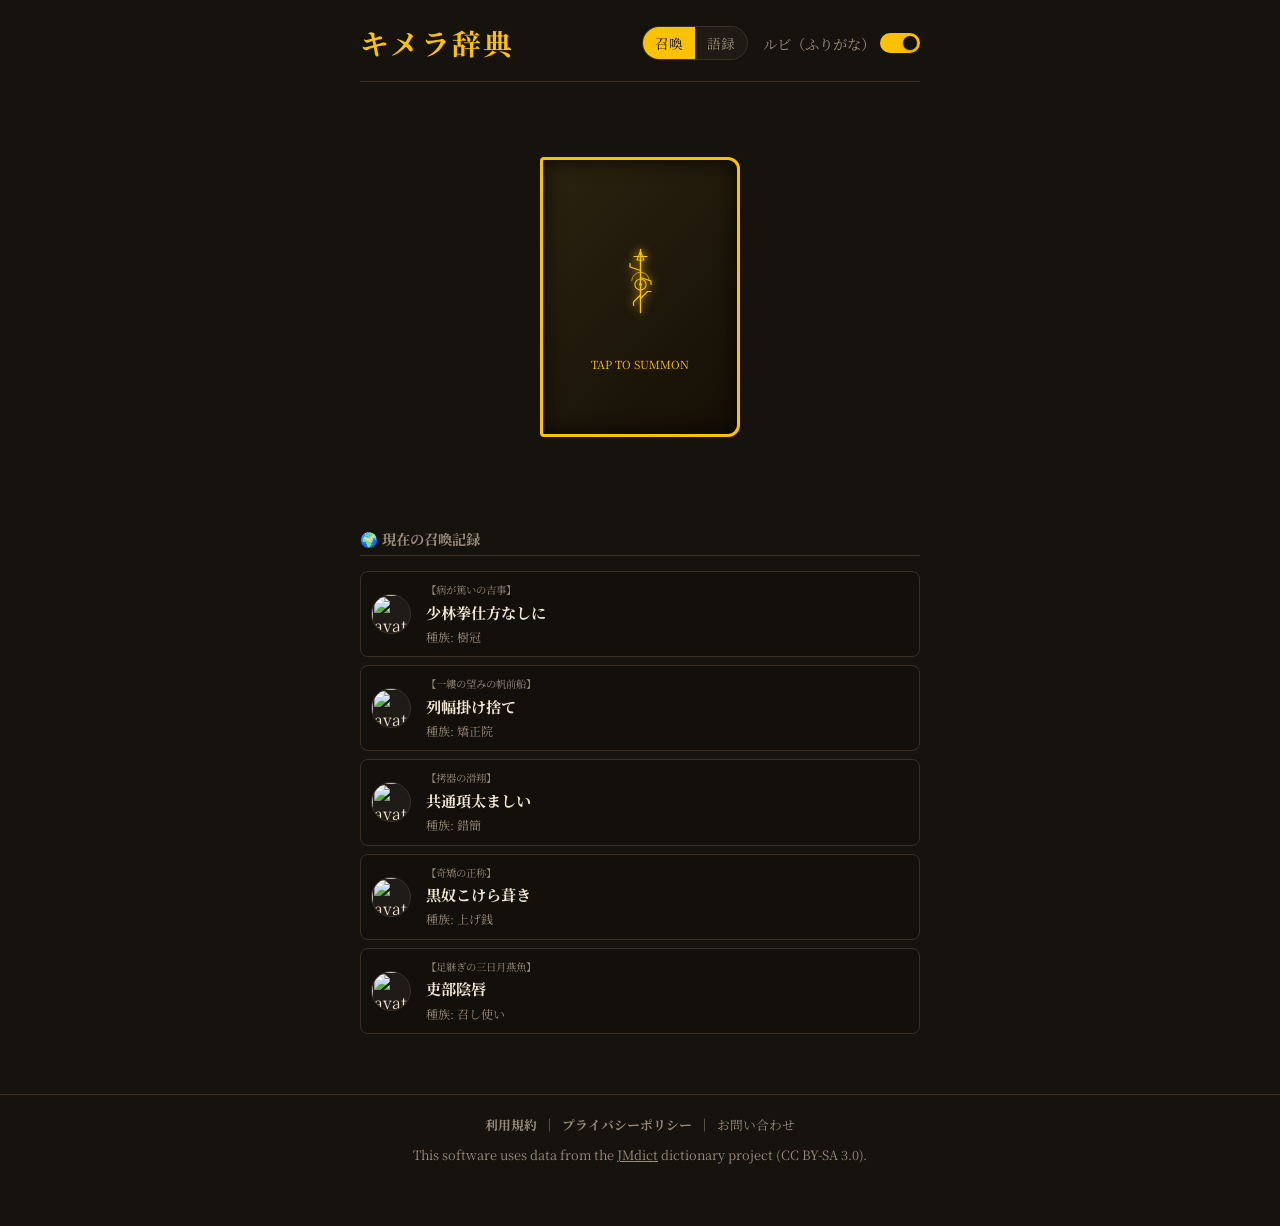
==== index.html @ 432a839b "Update index.html" ====
<head>
    <meta charset="UTF-8">
    <meta name="viewport" content="width=device-width, initial-scale=1.0">
    <title>キメラ辞典 - 偶然の言葉と出会う</title>

    <!-- Google AdSense 審査用コード -->
    <script async src="https://pagead2.googlesyndication.com/pagead/js/adsbygoogle.js?client=ca-pub-4940944581895232"
         crossorigin="anonymous"></script>
    
    <!-- SEO & OGP -->
    <meta name="description" content="ランダムな単語、難読漢字、四字熟語、そして未知の言葉と出会える「キメラ辞典」。創作のアイデア出しや学習に最適です。">
    <meta name="keywords" content="キメラ辞典, 単語ガチャ, 乱数, 漢字検定, 創作支援, アイデア出し, 語彙力">
    <meta property="og:title" content="キメラ辞典 - 偶然の言葉と出会う">
    <meta property="og:description" content="美しい日本語や難解な熟語を引く、知的好奇心を満たすガチャアプリ。">
    <meta property="og:type" content="website">
    <meta property="og:site_name" content="キメラ辞典">
    <meta name="twitter:card" content="summary">

    <!-- 構造化データ (JSON-LD) -->
    <script type="application/ld+json">
    {
      "@context": "https://schema.org",
      "@type": "WebApplication",
      "name": "キメラ辞典",
      "description": "ランダムな単語や難読漢字と出会える辞書・学習用アプリケーション。",
      "applicationCategory": "EducationalApplication",
      "operatingSystem": "All"
    }
    </script>
    <link rel="stylesheet" href="style.css">
    <!-- Google Fonts: Noto Serif JP (明朝体) -->
    <link rel="preconnect" href="https://fonts.googleapis.com">
    <link rel="preconnect" href="https://fonts.gstatic.com" crossorigin>
    <link href="https://fonts.googleapis.com/css2?family=Noto+Serif+JP:wght@400;700&display=swap" rel="stylesheet">
</head>
<body>
    <div class="app-container">
        <!-- ヘッダー -->
        <header>
            <h1 class="title" id="main-title" style="cursor: pointer;">キメラ辞典</h1>
            <div class="settings" style="flex-wrap: wrap; justify-content: flex-end; gap: 15px;">
                <div class="view-tabs">
                    <button id="nav-character" class="view-tab active">召喚</button>
                    <button id="nav-gacha" class="view-tab">語録</button>
                </div>
                <div style="display: flex; align-items: center; gap: 5px;">
                    <span class="setting-label">ルビ（ふりがな）</span>
                    <label class="toggle-switch">
                        <input type="checkbox" id="rubi-toggle" checked>
                        <span class="slider"></span>
                    </label>
                </div>
            </div>
        </header>

        <!-- 【ビュー1】：語録（旧単語ガチャ） -->
        <div id="view-gacha" class="view-section" style="display:none;">

            <div class="tabs" id="main-tabs">
                <button class="tab active" data-category="all">すべて</button>
                <button class="tab" data-category="creative">創作・情景</button>
                <button class="tab" data-category="kanji">難読</button>
                <button class="tab" data-category="trivia">カオス</button>
                <button class="tab" data-category="proverb">ことわざ</button>
            </div>
            
            <!-- 難読サブフィルター (デフォルト非表示) -->
            <div class="sub-tabs hidden" id="kanji-sub-tabs">
                <button class="sub-tab active" data-level="level1">難易度：極</button>
                <button class="sub-tab" data-level="level_pre1">難易度：高</button>
                <button class="sub-tab" data-level="level2">難易度：中</button>
                <button class="sub-tab" data-level="level_low">難易度：低</button>
            </div>
        </section>

        <!-- ガチャ結果エリア -->
        <section class="result-section">
            <div id="result-container" class="result-container">
                <!-- ここにカードが入ります -->
                <div class="empty-state">祈りを捧ぎ、啓示をお持ちください...</div>
            </div>
            <!-- SNSシェアボタン -->
            <div style="text-align: center; margin-top: 20px;">
                <button id="share-btn" class="sub-tab" style="padding: 10px 20px; font-weight: bold; display: none; background: #000; color: #fff;">
                    𝕏 結果をポストする
                </button>
            </div>
        </section>

        <!-- ガチャ操作エリア -->
        <section class="controls-section">
            <div class="pull-count-control">
                <span class="pull-label">排出数: <span id="pull-count-display">1</span>個</span>
                <input type="range" id="pull-slider" min="1" max="10" value="1">
            </div>
            <button id="gacha-btn" class="gacha-btn">
                頁をめくる
            </button>
        </section>

        <!-- 広告スペース (AdSense審査通過後に「hidden」クラスを削除して再表示) -->
        <div id="ad-space" class="ad-space hidden">
            <span>[ 広告スペース ]</span>
            <small>※過激な言葉が出た時だけ消滅します</small>
        </div>

        <!-- 履歴エリア -->
        <section class="history-section">
            <h2>履歴</h2>
            <div id="history-list" class="history-list">
                <!-- 履歴がここに入ります -->
            </div>
        </section>
        </div> <!-- /view-gacha -->

        <!-- 【ビュー2】：キャラクター生成モード -->
        <div id="view-character" class="view-section">
            <div class="summon-container">
                <div class="grimoire" id="summon-book">
                    <div class="book-cover">
                        <div class="arcane-runes" style="margin-bottom: 5px;">
                            <svg viewBox="0 0 100 200" width="35" height="120" style="filter: drop-shadow(0 0 5px var(--gold-accent));">
                                <path d="M 50 10 L 50 190" stroke="currentColor" stroke-width="4" stroke-linecap="round"/>
                                <path d="M 30 30 L 70 30 M 40 40 L 60 40 L 50 15 Z" fill="none" stroke="currentColor" stroke-width="3" stroke-linejoin="round"/>
                                <path d="M 50 70 L 20 60 L 20 50 M 50 90 L 80 100 l 0 10 M 50 140 L 30 160 L 30 170 M 50 150 L 70 130 L 80 130" stroke="currentColor" fill="none" stroke-width="3.5" stroke-linecap="round" stroke-linejoin="round"/>
                                <circle cx="50" cy="110" r="16" fill="none" stroke="currentColor" stroke-width="3"/>
                                <circle cx="50" cy="110" r="4" fill="currentColor"/>
                                <path d="M 25 100 A 25 25 0 0 1 75 100" fill="none" stroke="currentColor" stroke-width="2"/>
                            </svg>
                        </div>
                        <p style="font-size: 0.7rem; margin-top: 10px;">TAP TO SUMMON</p>
                    </div>
                    <div class="book-pages">
                        ✨
                    </div>
                </div>
            </div>

            <div id="character-result" class="character-card hidden">
                <div class="char-avatar-wrapper">
                    <img id="char-avatar-img" class="char-avatar" src="" alt="Avatar">
                </div>
                <div class="char-header">
                    <div id="char-title" class="char-title"></div>
                    <div id="char-name" class="char-name"></div>
                </div>

                <div class="char-details">
                    <div class="detail-item">
                        <span class="detail-label">種族</span>
                        <div id="char-race" class="detail-value"></div>
                    </div>
                    <div class="detail-item">
                        <span class="detail-label">好きなもの</span>
                        <div id="char-likes" class="detail-value"></div>
                    </div>
                </div>

                <div class="char-stats" id="char-stats-container">
                    <!-- JSにて動的生成 -->
                </div>
                
                <button id="summon-again-btn" class="gacha-btn" style="margin-top: 15px;">再召喚</button>
            </div>

            <!-- さりげないXポストボタン -->
            <div style="text-align: center; margin-top: 15px;">
                <button id="char-share-btn" class="gacha-btn" style="display: none; background-color: #fdfbf7; color: #16120d; font-size: 0.95rem; padding: 10px 30px; border: 2px solid #3b3024;">
                    結果をXにポスト
                </button>
            </div>

            <!-- キャラ召喚モード用広告エリア (AdSense審査通過後に「hidden」クラスを削除して再表示) -->
            <div id="char-ad-space" class="ad-space hidden" style="margin-top: 30px;">
                <p style="font-size: 0.7rem; color: var(--text-secondary); margin-bottom: 5px;">スポンサーリンク</p>
                <!-- ここにGoogle AdSenseなどのコードを配置 -->
            </div>

            <!-- 🌍 擬似グローバル履歴エリア -->
            <div class="global-history-section" style="margin-top: 40px; width: 100%;">
                <h3 style="font-size: 0.9rem; margin-bottom: 15px; color: var(--text-secondary); border-bottom: 1px solid var(--border-color); padding-bottom: 5px;">🌍 現在の召喚記録</h3>
                <div id="global-history-list" style="display: flex; flex-direction: column; gap: 8px;">
                    <!-- JSにて自動追加 -->
                </div>
            </div>
        </div>

    </div>

    <!-- コピーライトおよびライセンスフッター -->
    <footer style="text-align: center; margin-top: 40px; padding: 20px; font-size: 0.8rem; color: var(--text-secondary); border-top: 1px solid var(--border-color);">
        <p style="margin-bottom: 10px;">
            <a href="terms.html" style="color: var(--accent-color); text-decoration: none; font-weight: bold;">利用規約</a>
            &nbsp;｜&nbsp;
            <a href="privacy.html" style="color: var(--accent-color); text-decoration: none; font-weight: bold;">プライバシーポリシー</a>
            &nbsp;｜&nbsp;
            <a href="mailto:mornintomornin@gmail.com" style="color: var(--text-secondary); text-decoration: none;">お問い合わせ</a>
        </p>
        <p>This software uses data from the <a href="http://www.edrdg.org/jmdict/j_jmdict.html" target="_blank" style="color: var(--text-secondary); text-decoration: underline;">JMdict</a> dictionary project (CC BY-SA 3.0).</p>
    </footer>

    <!-- データベース遅延読み込みとロジック -->
    <script src="db_custom.js"></script>
    <script src="app.js"></script>
</body>
</html>
---- style.css ----
:root {
    /* カラーパレット：辞書の紙色（オフホワイト）＆イエロー */
    --bg-color: #fdfbf7;        /* 辞書の紙のような目に優しいアイボリー */
    --paper-color: transparent; /* 背景なし */
    --text-primary: #1c1b18;    /* 活版印刷のインクに似せた少し温かみのある黒 */
    --text-secondary: #6e6a64;  /* 紙色に馴染むグレー */
    --gold-accent: #fcc200;     /* ワンポイントのイエロー */
    --gold-dim: rgba(252, 194, 0, 0.15); 
    --border-color: #e6e2d8;    /* 紙の影に合わせた枠線色 */
    
    /* フォント設定 */
    --font-serif: 'Noto Serif JP', 'Sawarabi Mincho', serif;
}

/* 魔法の魔導書テーマ用オーバーライド（キャラ生成モード時に付与） */
body.theme-dark-magic {
    --bg-color: #16120d;         /* 深い闇 */
    --paper-color: #201a14;      /* 暗い洋皮紙 */
    --text-primary: #f0e6d2;     /* 淡い金色の文字 */
    --text-secondary: #998c7a;   /* 暗い文字 */
    --border-color: #3b3024;     /* 金色の縁取り風 */
    --gold-accent: #fcc200;
}

* {
    box-sizing: border-box;
    margin: 0;
    padding: 0;
}

body {
    background-color: var(--bg-color);
    color: var(--text-primary);
    font-family: var(--font-serif);
    line-height: 1.6;
    /* シャープで無機質な完全な黒背景 */
    background-image: none;
    min-height: 100vh;
    padding-bottom: 40px;
}

.app-container {
    max-width: 600px;
    margin: 0 auto;
    padding: 20px;
}

/* ヘッダー */
header {
    display: flex;
    justify-content: space-between;
    align-items: center;
    border-bottom: 1px solid var(--border-color);
    padding-bottom: 15px;
    margin-bottom: 25px;
}

.title {
    font-size: 1.8rem;
    font-weight: 700;
    color: var(--gold-accent);
    letter-spacing: 2px;
}

.settings {
    display: flex;
    align-items: center;
    gap: 10px;
    font-size: 0.9rem;
    color: var(--text-secondary);
}

/* ビュー切替トグル */
.view-tabs {
    display: flex;
    background: var(--paper-color);
    border: 1px solid var(--border-color);
    border-radius: 20px;
    overflow: hidden;
}
.view-tab {
    background: transparent;
    border: none;
    color: var(--text-secondary);
    padding: 6px 12px;
    font-size: 0.85rem;
    font-family: inherit;
    cursor: pointer;
    transition: all 0.2s;
}
.view-tab.active {
    background: var(--text-primary);
    color: #ffffff;
}
body.theme-dark-magic .view-tab.active {
    background: var(--gold-accent);
    color: #16120d; /* 闇黒に対する強調テキスト */
}

/* トグルスイッチ */
.toggle-switch {
    position: relative;
    display: inline-block;
    width: 40px;
    height: 20px;
}
.toggle-switch input {
    opacity: 0;
    width: 0;
    height: 0;
}
.slider {
    position: absolute;
    cursor: pointer;
    top: 0; left: 0; right: 0; bottom: 0;
    background-color: #e0e0e0;
    transition: .4s;
    border-radius: 20px;
}
.slider:before {
    position: absolute;
    content: "";
    height: 14px;
    width: 14px;
    left: 3px;
    bottom: 3px;
    background-color: #ffffff;
    transition: .4s;
    border-radius: 50%;
    box-shadow: 0 1px 3px rgba(0,0,0,0.3);
}
input:checked + .slider {
    background-color: var(--gold-accent);
}
input:checked + .slider:before {
    transform: translateX(20px);
    background-color: #111111;
}

/* カテゴリタブ */
.category-section {
    margin-bottom: 20px;
}

.tabs {
    display: flex;
    gap: 8px;
    overflow-x: auto;
    padding-bottom: 5px;
    scrollbar-width: none; /* Firefox用 */
}
.tabs::-webkit-scrollbar {
    display: none; /* Chrome/Safari用 */
}

.tab {
    background: transparent;
    border: 1px solid var(--border-color);
    color: var(--text-secondary);
    padding: 8px 16px;
    border-radius: 20px;
    font-family: inherit;
    font-size: 0.9rem;
    cursor: pointer;
    white-space: nowrap;
    flex-shrink: 0; /* タブが見切れないようにする */
    transition: all 0.3s ease;
}

.tab.active {
    background: var(--gold-dim);
    color: var(--gold-accent);
    border-color: var(--gold-accent);
}

.sub-tabs {
    display: flex;
    gap: 8px;
    margin-top: 10px;
    padding-left: 10px;
    border-left: 2px solid var(--gold-dim);
}
.sub-tabs.hidden {
    display: none;
}
.sub-tab {
    background: transparent;
    border: none;
    color: var(--text-secondary);
    font-family: inherit;
    font-size: 0.8rem;
    cursor: pointer;
    padding: 4px 8px;
    border-radius: 12px;
}
.sub-tab.active {
    background: var(--text-primary);
    color: #ffffff;
}

/* 結果エリア */
.result-section {
    min-height: 200px;
    margin-bottom: 30px;
}

.result-container {
    display: flex;
    flex-direction: column;
    gap: 15px;
}

.empty-state {
    text-align: center;
    color: var(--text-secondary);
    font-style: italic;
    padding: 60px 0;
    opacity: 0.5;
}

/* 単語カード（空間に浮かぶ文字としての表現） */
.word-card {
    background-color: var(--paper-color);
    border: none;
    border-top: 1px solid var(--border-color);
    border-bottom: 1px solid var(--border-color);
    padding: 30px 20px;
    text-align: center;
    position: relative;
    
    /* シャープな出現アニメーション */
    animation: divineRevelation 0.8s cubic-bezier(0.2, 0.8, 0.2, 1) forwards;
    opacity: 0;
    filter: blur(10px);
}

@keyframes divineRevelation {
    0% {
        opacity: 0;
        filter: blur(10px);
        transform: scale(1.05);
        color: var(--gold-accent); /* 一瞬だけ黄色く光る */
    }
    100% {
        opacity: 1;
        filter: blur(0px);
        transform: scale(1);
        color: var(--text-primary);
    }
}

/* ルビ・漢字の構成 */
ruby {
    font-size: 2.2rem;
    font-weight: 700;
    letter-spacing: 4px;
}
rt {
    font-size: 0.9rem;
    color: #6e6a64; /* 視認性を劇的に向上させるダークグレー */
    letter-spacing: 1px;
    margin-bottom: 5px;
    font-weight: bold; /* 少しだけ太く */
    transition: opacity 0.3s;
}

/* ルビ非表示（クイズ）モード */
.hide-rubi rt {
    opacity: 0;
}
.hide-rubi ruby {
    cursor: pointer; /* タップ可能を示す */
}
.hide-rubi ruby.revealed rt {
    opacity: 1; /* タップで表示 */
}

/* カテゴリバッジ */
.card-category {
    position: absolute;
    top: 8px;
    right: 10px;
    font-size: 0.7rem;
    color: var(--text-secondary);
    border: 1px solid #444;
    padding: 2px 6px;
    border-radius: 4px;
}

/* ギャチャ操作エリア */
.controls-section {
    background: var(--paper-color);
    padding: 20px;
    border-radius: 12px;
    border: 1px solid var(--border-color);
    margin-bottom: 20px;
}

.pull-count-control {
    display: flex;
    flex-direction: column;
    gap: 10px;
    margin-bottom: 20px;
}

.pull-label {
    font-size: 0.9rem;
    color: var(--text-secondary);
    display: flex;
    justify-content: space-between;
}

#pull-count-display {
    color: var(--gold-accent);
    font-weight: bold;
    font-size: 1.1rem;
}

input[type=range] {
    -webkit-appearance: none;
    width: 100%;
    background: transparent;
}
input[type=range]::-webkit-slider-runnable-track {
    width: 100%;
    height: 4px;
    background: #e0e0e0;
    border-radius: 2px;
}
input[type=range]::-webkit-slider-thumb {
    -webkit-appearance: none;
    height: 16px;
    width: 16px;
    border-radius: 50%;
    background: var(--gold-accent);
    cursor: pointer;
    margin-top: -6px;
    box-shadow: 0 0 10px rgba(252, 194, 0, 0.5);
}

.gacha-btn {
    width: 100%;
    padding: 18px;
    font-family: var(--font-serif);
    font-size: 1.3rem;
    font-weight: 700;
    color: #111111; /* 背景が黄色なので黒文字 */
    background: var(--gold-accent);
    border: none;
    border-radius: 4px;
    cursor: pointer;
    box-shadow: 0 4px 15px rgba(252, 194, 0, 0.4);
    transition: all 0.2s ease;
    letter-spacing: 4px;
}

.gacha-btn:hover {
    background: #ffd633;
    box-shadow: 0 4px 20px rgba(252, 194, 0, 0.6);
    transform: translateY(-2px);
}

.gacha-btn:active {
    transform: scale(0.98);
}

.gacha-btn:active {
    transform: translateY(2px);
    box-shadow: 0 2px 5px rgba(212, 175, 55, 0.2);
}

/* 広告スペース */
.ad-space {
    background-color: #f5f3f0;
    border: 1px dashed #d1cdc8;
    padding: 20px;
    text-align: center;
    color: #99958e;
    margin-bottom: 30px;
    display: flex;
    flex-direction: column;
    gap: 5px;
}
.ad-space.hidden {
    display: none;
}

/* 履歴エリア */
.history-section h2 {
    font-size: 1.1rem;
    color: var(--text-secondary);
    margin-bottom: 15px;
    border-bottom: 1px solid var(--border-color);
    padding-bottom: 5px;
}

.history-list {
    display: flex;
    flex-direction: column;
    gap: 10px;
}

.history-item {
    display: flex;
    justify-content: space-between;
    padding: 10px;
    background: rgba(255,255,255,0.03);
    border-radius: 6px;
    font-size: 0.95rem;
}

.history-word {
    color: var(--text-primary);
}

.history-yomi {
    color: var(--text-secondary);
    font-size: 0.8rem;
}

/* ==================================
   キャラクター生成モード (Phase 6)
================================== */
#view-character {
    display: none;
    animation: fadeIn 0.4s ease;
}

@keyframes fadeIn {
    from { opacity: 0; }
    to { opacity: 1; }
}

/* 魔導書の3Dアニメーション */
.summon-container {
    perspective: 1200px;
    display: flex;
    justify-content: center;
    padding: 50px 0;
}
.grimoire {
    width: 200px;
    height: 280px;
    position: relative;
    transform-style: preserve-3d;
    cursor: pointer;
    transition: transform 0.3s ease, filter 0.3s;
}
.grimoire:hover {
    transform: translateY(-5px) scale(1.05);
    filter: drop-shadow(0 15px 25px rgba(252, 194, 0, 0.4));
}
.book-cover {
    position: absolute;
    width: 100%;
    height: 100%;
    background: linear-gradient(135deg, #2b2210, #140f05);
    border: 3px solid var(--gold-accent);
    border-radius: 4px 12px 12px 4px;
    display: flex;
    flex-direction: column;
    justify-content: center;
    align-items: center;
    color: var(--gold-accent);
    transform-origin: left center;
    transition: transform 1.2s cubic-bezier(0.645, 0.045, 0.355, 1);
    z-index: 3;
    backface-visibility: hidden;
    box-shadow: inset 0 0 20px rgba(0,0,0,0.8);
}
.book-cover h3 {
    font-size: 1.4rem;
    letter-spacing: 5px;
    writing-mode: vertical-rl;
    text-orientation: upright;
}
/* ページ部分構成 */
.book-pages {
    position: absolute;
    width: 95%;
    height: 96%;
    top: 2%;
    left: 2%;
    background: #fdfbf7;
    border-radius: 2px 8px 8px 2px;
    z-index: 1;
    box-shadow: inset -5px 0 10px rgba(0,0,0,0.1);
    display: flex;
    justify-content: center;
    align-items: center;
    font-size: 2rem;
    color: #6e6a64;
}
.grimoire.open .book-cover {
    transform: rotateY(-160deg);
}
.grimoire.open .book-pages {
    animation: flash 1.2s forwards;
}
@keyframes flash {
    0% { filter: brightness(1); }
    50% { filter: brightness(2) drop-shadow(0 0 30px #fcc200); }
    100% { filter: brightness(1); }
}

/* キャラクターカードUI */
.character-card {
    background: var(--paper-color);
    border: 1px solid var(--border-color);
    border-radius: 12px;
    padding: 30px 20px;
    margin-top: 20px;
    display: flex;
    flex-direction: column;
    align-items: center;
    gap: 20px;
    animation: divineRevelation 0.8s forwards;
}
.character-card.hidden {
    display: none;
}
.char-avatar-wrapper {
    width: 150px;
    height: 150px;
    border-radius: 50%;
    background: rgba(0,0,0,0.05);
    border: 2px solid var(--border-color);
    padding: 10px;
    box-shadow: 0 4px 15px rgba(0,0,0,0.05);
}
.char-avatar {
    width: 100%;
    height: 100%;
    object-fit: contain;
}
.char-header {
    text-align: center;
}
.char-title {
    font-size: 0.9rem;
    color: var(--text-secondary);
    margin-bottom: 5px;
    letter-spacing: 2px;
}
.char-name {
    font-size: 2rem;
    font-weight: 700;
    color: var(--text-primary);
    border-bottom: 2px solid var(--gold-accent);
    padding-bottom: 5px;
    letter-spacing: 2px;
}
.char-name ruby { font-size: inherit; letter-spacing: inherit; }
.char-title ruby { font-size: inherit; letter-spacing: inherit; }
.char-details {
    width: 100%;
    display: grid;
    grid-template-columns: 1fr 1fr;
    gap: 10px;
    text-align: center;
    margin-bottom: 10px;
}
.detail-item {
    background: rgba(0,0,0,0.03);
    padding: 10px;
    border-radius: 8px;
}
.detail-label {
    font-size: 0.75rem;
    color: var(--text-secondary);
    display: block;
    margin-bottom: 4px;
}
.detail-value {
    font-size: 1.1rem;
    font-weight: 700;
}

/* ステータスバー領域 */
.char-stats {
    width: 100%;
    display: flex;
    flex-direction: column;
    gap: 12px; /* 2行になった時のために行間を少し広く */
    padding-top: 15px;
    border-top: 1px solid var(--border-color);
}
.stat-row {
    display: flex;
    align-items: center;
    gap: 15px;
}
.stat-name {
    width: 90px; /* 余白を設けつつ最大文字数が入るように幅固定 */
    font-size: 0.75rem;
    font-weight: bold;
    color: var(--text-secondary);
    text-align: left; /* 元の左寄せレイアウトに戻す */
    white-space: normal; /* 折り返しを許可 */
    word-break: keep-all;
    overflow-wrap: anywhere;
    line-height: 1.3;
}
.stat-bar-bg {
    flex: 1;
    height: 8px;
    background: rgba(0,0,0,0.1);
    border-radius: 4px;
    overflow: hidden;
}
body.theme-dark-magic .stat-bar-bg {
    background: #3b3024; /* ダークテーマ用にはっきりした下地色 */
}
.stat-bar-fill {
    height: 100%;
    background: var(--gold-accent); /* メインの金色に変更 */
    width: 0%;
    transition: width 1s cubic-bezier(0.2, 0.8, 0.2, 1);
}
.stat-val {
    width: 30px;
    font-size: 0.85rem;
    text-align: right;
    font-weight: bold;
}

/* ==================================
   グローバル履歴（幻影）アニメーション UI
================================== */
.global-history-item {
    display: flex;
    align-items: center;
    background: rgba(0,0,0,0.15);
    border: 1px solid var(--border-color);
    border-radius: 8px;
    padding: 10px;
    cursor: pointer;
    transition: transform 0.2s, background 0.2s;
    animation: slideInDown 0.4s cubic-bezier(0.2, 0.8, 0.2, 1) forwards;
}
.global-history-item:hover {
    background: rgba(255,255,255,0.05);
    transform: translateX(5px) !important;
}
@keyframes slideInDown {
    from { opacity: 0; transform: translateY(-15px); }
    to { opacity: 1; transform: translateY(0); }
}
.gh-avatar {
    width: 40px;
    height: 40px;
    border-radius: 50%;
    background: rgba(255,255,255,0.05);
    margin-right: 15px;
    border: 1px solid var(--border-color);
}
.gh-info {
    display: flex;
    flex-direction: column;
}
.gh-title {
    font-size: 0.65rem;
    color: var(--text-secondary);
}
.gh-name {
    font-size: 0.95rem;
    font-weight: bold;
    color: var(--text-primary);
    margin: 2px 0;
}
.gh-meta {
    font-size: 0.75rem;
    color: var(--text-secondary);
}
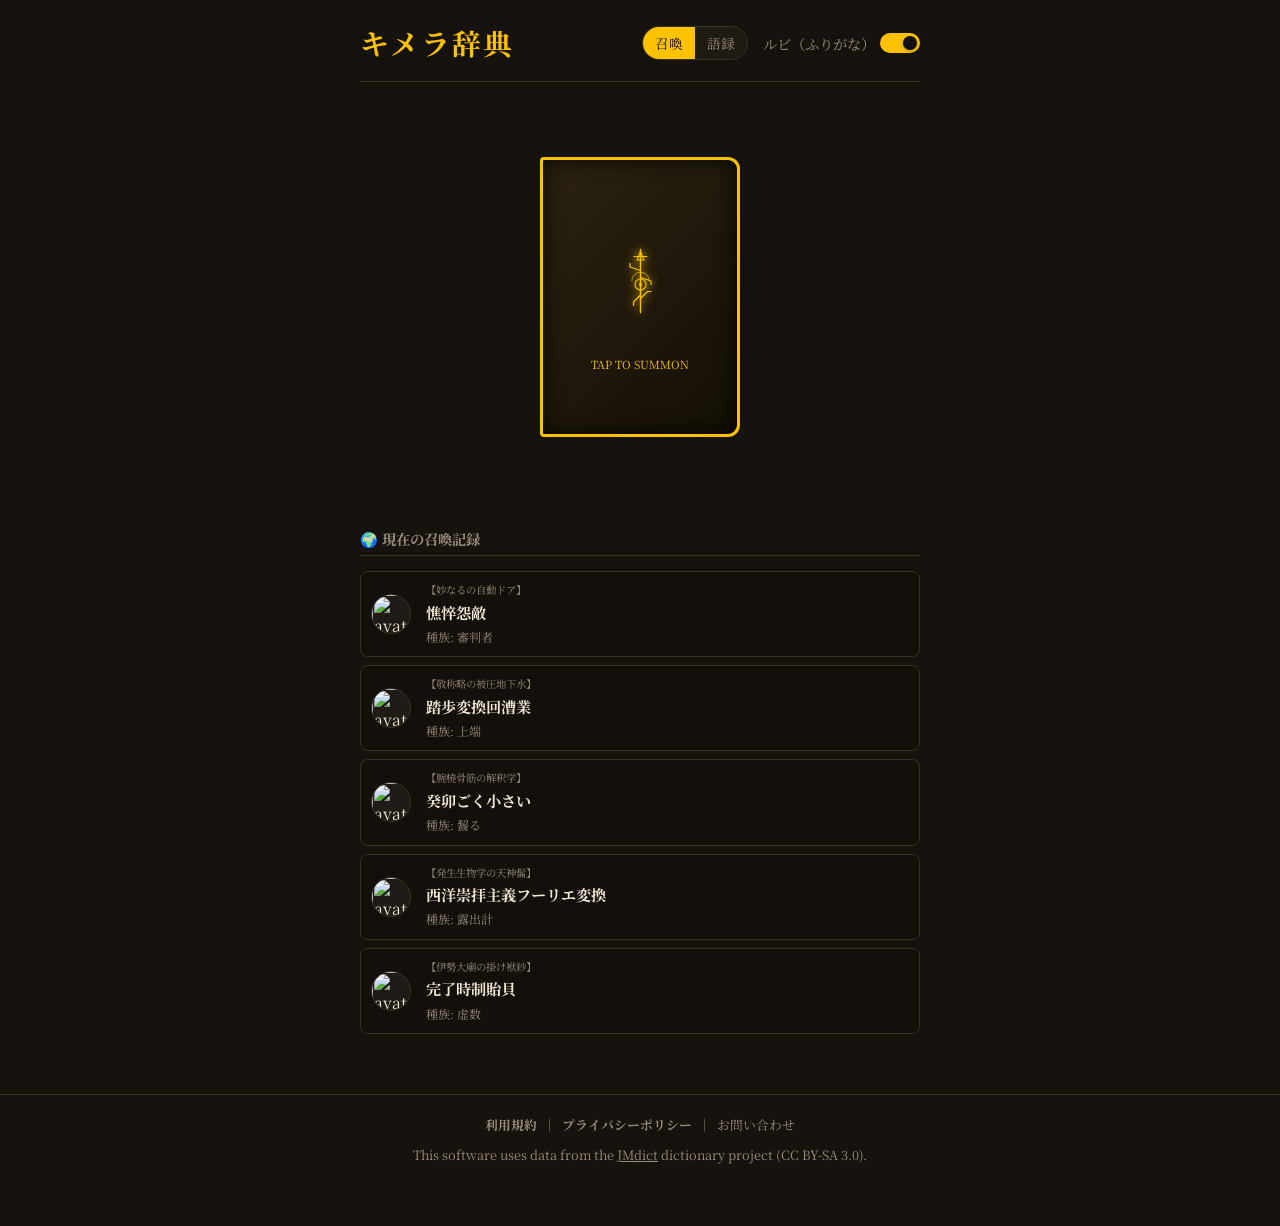
==== commit 0bedfa54: "Add files via upload" ====
--- a/index.html
+++ b/index.html
@@ -131,7 +131,28 @@
                         <p style="font-size: 0.7rem; margin-top: 10px;">TAP TO SUMMON</p>
                     </div>
                     <div class="book-pages">
-                        ✨
+                        <!-- リングエフェクト -->
+                        <div class="burst-ring"></div>
+                        <div class="burst-ring"></div>
+                        <!-- パーティクル -->
+                        <div class="particle-container">
+                            <div class="particle large p1"></div>
+                            <div class="particle p2"></div>
+                            <div class="particle large p3"></div>
+                            <div class="particle p4"></div>
+                            <div class="particle p5"></div>
+                            <div class="particle large p6"></div>
+                            <div class="particle p7"></div>
+                            <div class="particle p8"></div>
+                            <div class="particle line p9"></div>
+                            <div class="particle line p10"></div>
+                            <div class="particle line p11"></div>
+                            <div class="particle line p12"></div>
+                            <div class="particle p13"></div>
+                            <div class="particle p14"></div>
+                            <div class="particle p15"></div>
+                            <div class="particle large p16"></div>
+                        </div>
                     </div>
                 </div>
             </div>
--- a/style.css
+++ b/style.css
@@ -485,22 +485,114 @@
     border-radius: 2px 8px 8px 2px;
     z-index: 1;
     box-shadow: inset -5px 0 10px rgba(0,0,0,0.1);
+    overflow: hidden;
     display: flex;
     justify-content: center;
     align-items: center;
-    font-size: 2rem;
-    color: #6e6a64;
 }
 .grimoire.open .book-cover {
     transform: rotateY(-160deg);
 }
 .grimoire.open .book-pages {
-    animation: flash 1.2s forwards;
+    animation: flash 1.4s forwards;
 }
 @keyframes flash {
-    0% { filter: brightness(1); }
-    50% { filter: brightness(2) drop-shadow(0 0 30px #fcc200); }
+    0%   { filter: brightness(1); }
+    40%  { filter: brightness(3) drop-shadow(0 0 30px #fcc200); }
     100% { filter: brightness(1); }
+}
+
+/* リングエフェクト */
+.burst-ring {
+    position: absolute;
+    top: 50%;
+    left: 50%;
+    width: 20px;
+    height: 20px;
+    border-radius: 50%;
+    border: 2px solid #fcc200;
+    transform: translate(-50%, -50%) scale(0);
+    opacity: 0;
+    pointer-events: none;
+}
+.grimoire.open .burst-ring {
+    animation: ringExpand 0.8s 0.1s ease-out forwards;
+}
+.grimoire.open .burst-ring:nth-child(2) {
+    animation-delay: 0.25s;
+    border-color: rgba(252, 194, 0, 0.5);
+}
+@keyframes ringExpand {
+    0%   { transform: translate(-50%, -50%) scale(0); opacity: 0.9; }
+    100% { transform: translate(-50%, -50%) scale(8); opacity: 0; }
+}
+
+/* パーティクルコンテナ */
+.particle-container {
+    position: absolute;
+    width: 100%;
+    height: 100%;
+    top: 0; left: 0;
+    pointer-events: none;
+    opacity: 0;
+}
+.grimoire.open .particle-container {
+    animation: particleFadeIn 0.3s 0.1s forwards;
+}
+@keyframes particleFadeIn {
+    to { opacity: 1; }
+}
+
+/* 個々のパーティクル */
+.particle {
+    position: absolute;
+    top: 50%;
+    left: 50%;
+    width: 5px;
+    height: 5px;
+    border-radius: 50%;
+    background: #fcc200;
+    transform: translate(-50%, -50%);
+    animation: particleBurst 1.2s ease-out forwards;
+}
+.particle.large {
+    width: 7px;
+    height: 7px;
+    background: #fff;
+    box-shadow: 0 0 6px #fcc200;
+}
+.particle.line {
+    width: 2px;
+    height: 12px;
+    border-radius: 2px;
+    background: rgba(252, 194, 0, 0.7);
+}
+.p1  { --tx: -60px; --ty: -70px; animation-delay: 0.1s; }
+.p2  { --tx:  10px; --ty: -80px; animation-delay: 0.15s; }
+.p3  { --tx:  65px; --ty: -65px; animation-delay: 0.1s; }
+.p4  { --tx:  80px; --ty:   0px; animation-delay: 0.2s; }
+.p5  { --tx:  65px; --ty:  65px; animation-delay: 0.12s; }
+.p6  { --tx:   5px; --ty:  80px; animation-delay: 0.18s; }
+.p7  { --tx: -65px; --ty:  65px; animation-delay: 0.1s; }
+.p8  { --tx: -80px; --ty:   0px; animation-delay: 0.14s; }
+.p9  { --tx: -35px; --ty: -40px; animation-delay: 0.22s; }
+.p10 { --tx:  35px; --ty: -40px; animation-delay: 0.08s; }
+.p11 { --tx:  40px; --ty:  35px; animation-delay: 0.2s; }
+.p12 { --tx: -40px; --ty:  35px; animation-delay: 0.16s; }
+.p13 { --tx:   0px; --ty: -50px; animation-delay: 0.25s; }
+.p14 { --tx:  50px; --ty:  20px; animation-delay: 0.1s; }
+.p15 { --tx: -50px; --ty:  20px; animation-delay: 0.13s; }
+.p16 { --tx:  20px; --ty:  55px; animation-delay: 0.19s; }
+@keyframes particleBurst {
+    0% {
+        transform: translate(-50%, -50%) translate(0, 0) scale(1.2);
+        opacity: 1;
+    }
+    60% { opacity: 0.8; }
+    100% {
+        transform: translate(-50%, -50%) translate(var(--tx), var(--ty)) scale(0);
+        opacity: 0;
+    }
 }
 
 /* キャラクターカードUI */
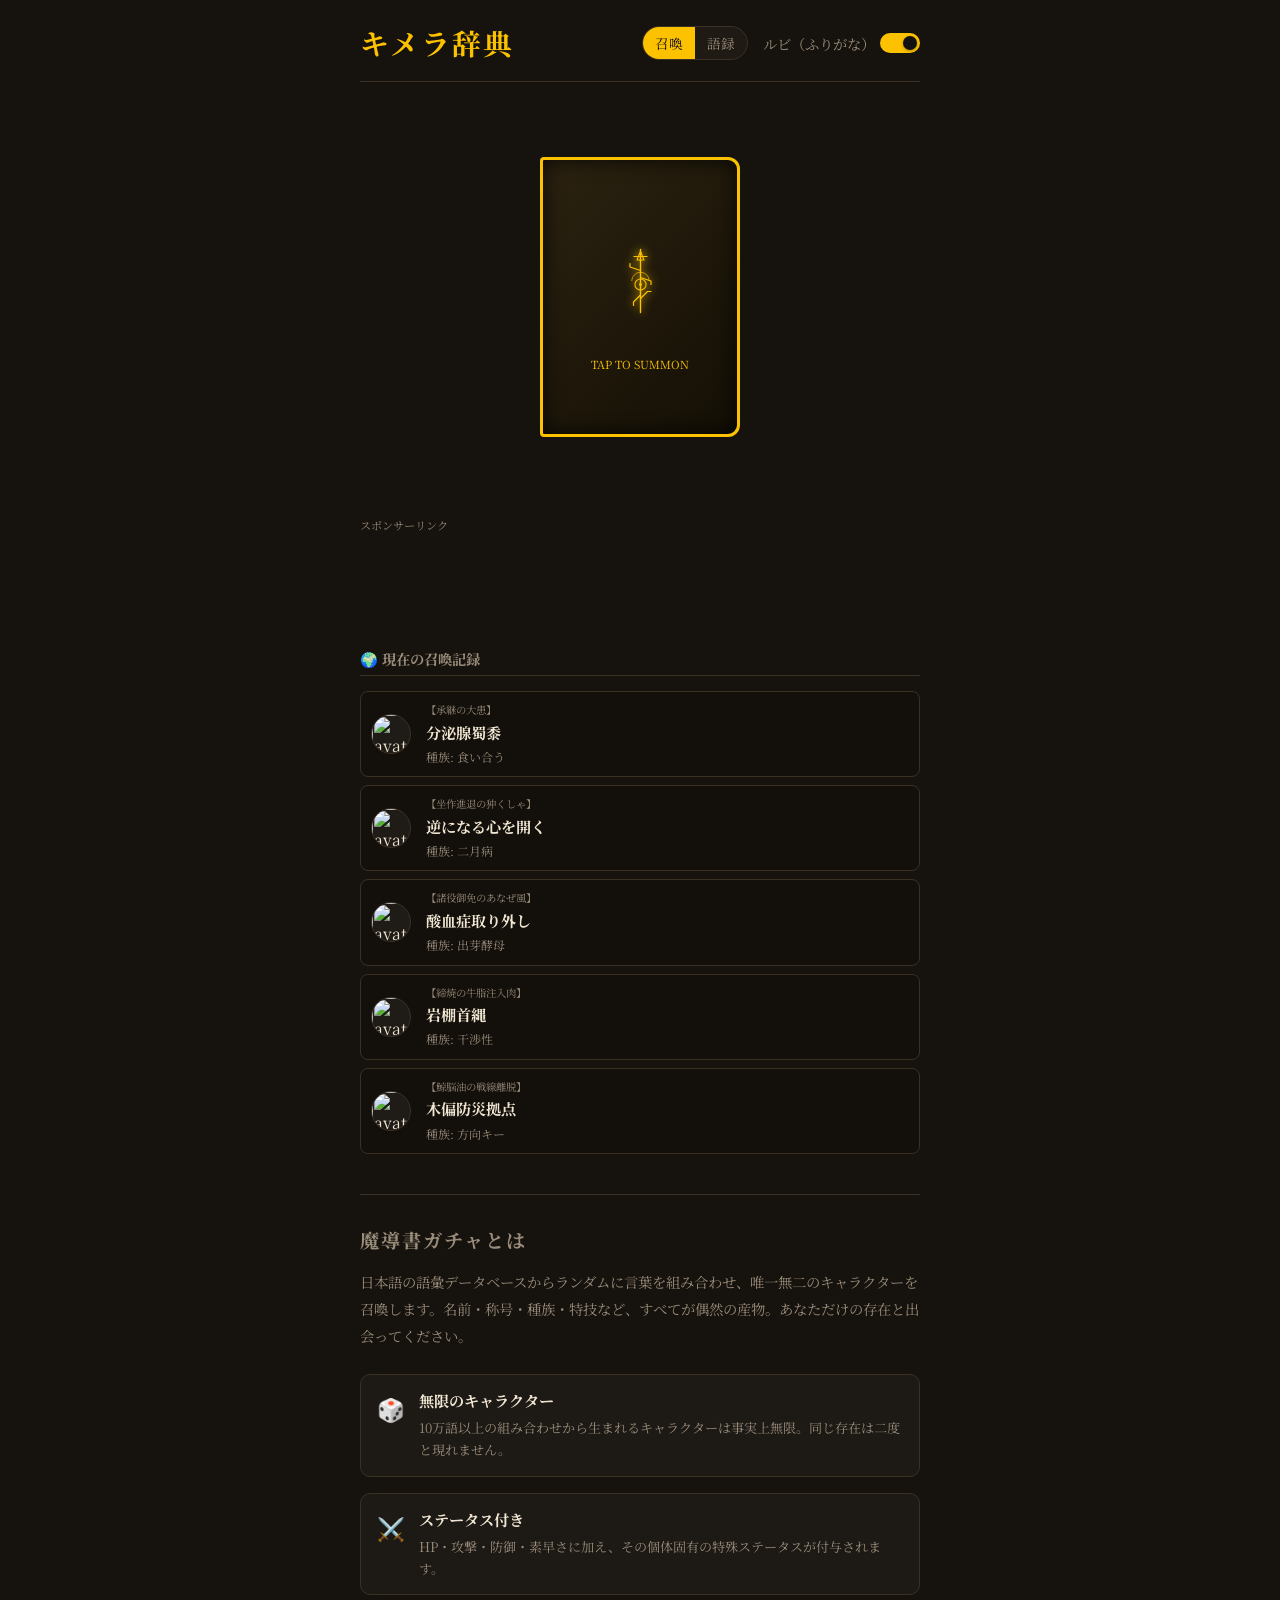
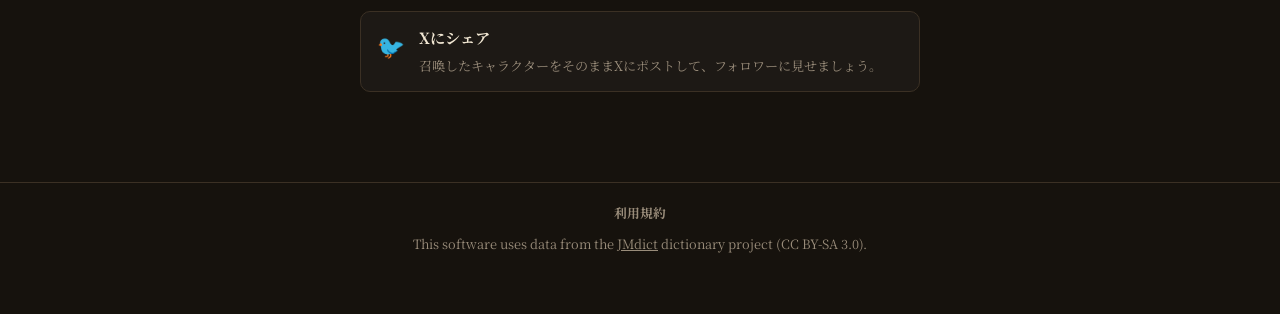
==== commit 318ce62b: "Add files via upload" ====
--- a/index.html
+++ b/index.html
@@ -2,10 +2,6 @@
     <meta charset="UTF-8">
     <meta name="viewport" content="width=device-width, initial-scale=1.0">
     <title>キメラ辞典 - 偶然の言葉と出会う</title>
-
-    <!-- Google AdSense 審査用コード -->
-    <script async src="https://pagead2.googlesyndication.com/pagead/js/adsbygoogle.js?client=ca-pub-4940944581895232"
-         crossorigin="anonymous"></script>
     
     <!-- SEO & OGP -->
     <meta name="description" content="ランダムな単語、難読漢字、四字熟語、そして未知の言葉と出会える「キメラ辞典」。創作のアイデア出しや学習に最適です。">
@@ -98,10 +94,15 @@
             </button>
         </section>
 
-        <!-- 広告スペース (AdSense審査通過後に「hidden」クラスを削除して再表示) -->
-        <div id="ad-space" class="ad-space hidden">
-            <span>[ 広告スペース ]</span>
-            <small>※過激な言葉が出た時だけ消滅します</small>
+        <!-- 広告スペース (AdSense) -->
+        <div id="ad-space" class="ad-space">
+            <ins class="adsbygoogle"
+                 style="display:block"
+                 data-ad-client="ca-pub-4940944581895232"
+                 data-ad-slot="auto"
+                 data-ad-format="auto"
+                 data-full-width-responsive="true"></ins>
+            <script>(adsbygoogle = window.adsbygoogle || []).push({});</script>
         </div>
 
         <!-- 履歴エリア -->
@@ -109,6 +110,35 @@
             <h2>履歴</h2>
             <div id="history-list" class="history-list">
                 <!-- 履歴がここに入ります -->
+            </div>
+        </section>
+
+        <!-- 語録モード説明コンテンツ -->
+        <section class="about-section">
+            <h2 class="about-heading">キメラ辞典とは</h2>
+            <p class="about-text">日本語の海から偶然の言葉を引き当てる、創作支援ツールです。難読漢字・四字熟語・ことわざ・カオスな単語など、約10万語以上の語彙データベースから毎回ランダムに言葉を召喚します。</p>
+            <div class="about-features">
+                <div class="about-feature-item">
+                    <span class="feature-icon">📖</span>
+                    <div>
+                        <strong>語録モード</strong>
+                        <p>難読漢字、創作・情景語、ことわざなどジャンルを選んで言葉を引けます。ふりがなのON/OFFでクイズとしても使えます。</p>
+                    </div>
+                </div>
+                <div class="about-feature-item">
+                    <span class="feature-icon">✨</span>
+                    <div>
+                        <strong>召喚モード</strong>
+                        <p>ランダムな単語を組み合わせてオリジナルキャラクターを生成します。TRPG・小説・ゲームの創作に活用できます。</p>
+                    </div>
+                </div>
+                <div class="about-feature-item">
+                    <span class="feature-icon">🔤</span>
+                    <div>
+                        <strong>豊富な語彙データ</strong>
+                        <p>漢字検定1級レベルの難読語から、日常の情景を表す和語まで幅広い日本語と出会えます。</p>
+                    </div>
+                </div>
             </div>
         </section>
         </div> <!-- /view-gacha -->
@@ -131,28 +161,7 @@
                         <p style="font-size: 0.7rem; margin-top: 10px;">TAP TO SUMMON</p>
                     </div>
                     <div class="book-pages">
-                        <!-- リングエフェクト -->
-                        <div class="burst-ring"></div>
-                        <div class="burst-ring"></div>
-                        <!-- パーティクル -->
-                        <div class="particle-container">
-                            <div class="particle large p1"></div>
-                            <div class="particle p2"></div>
-                            <div class="particle large p3"></div>
-                            <div class="particle p4"></div>
-                            <div class="particle p5"></div>
-                            <div class="particle large p6"></div>
-                            <div class="particle p7"></div>
-                            <div class="particle p8"></div>
-                            <div class="particle line p9"></div>
-                            <div class="particle line p10"></div>
-                            <div class="particle line p11"></div>
-                            <div class="particle line p12"></div>
-                            <div class="particle p13"></div>
-                            <div class="particle p14"></div>
-                            <div class="particle p15"></div>
-                            <div class="particle large p16"></div>
-                        </div>
+                        ✨
                     </div>
                 </div>
             </div>
@@ -191,10 +200,16 @@
                 </button>
             </div>
 
-            <!-- キャラ召喚モード用広告エリア (AdSense審査通過後に「hidden」クラスを削除して再表示) -->
-            <div id="char-ad-space" class="ad-space hidden" style="margin-top: 30px;">
+            <!-- キャラ召喚モード用広告エリア -->
+            <div id="char-ad-space" class="ad-space" style="margin-top: 30px;">
                 <p style="font-size: 0.7rem; color: var(--text-secondary); margin-bottom: 5px;">スポンサーリンク</p>
-                <!-- ここにGoogle AdSenseなどのコードを配置 -->
+                <ins class="adsbygoogle"
+                     style="display:block"
+                     data-ad-client="ca-pub-4940944581895232"
+                     data-ad-slot="auto"
+                     data-ad-format="auto"
+                     data-full-width-responsive="true"></ins>
+                <script>(adsbygoogle = window.adsbygoogle || []).push({});</script>
             </div>
 
             <!-- 🌍 擬似グローバル履歴エリア -->
@@ -204,6 +219,35 @@
                     <!-- JSにて自動追加 -->
                 </div>
             </div>
+
+            <!-- 召喚モード説明コンテンツ -->
+            <section class="about-section" style="margin-top: 40px;">
+                <h2 class="about-heading">魔導書ガチャとは</h2>
+                <p class="about-text">日本語の語彙データベースからランダムに言葉を組み合わせ、唯一無二のキャラクターを召喚します。名前・称号・種族・特技など、すべてが偶然の産物。あなただけの存在と出会ってください。</p>
+                <div class="about-features">
+                    <div class="about-feature-item">
+                        <span class="feature-icon">🎲</span>
+                        <div>
+                            <strong>無限のキャラクター</strong>
+                            <p>10万語以上の組み合わせから生まれるキャラクターは事実上無限。同じ存在は二度と現れません。</p>
+                        </div>
+                    </div>
+                    <div class="about-feature-item">
+                        <span class="feature-icon">⚔️</span>
+                        <div>
+                            <strong>ステータス付き</strong>
+                            <p>HP・攻撃・防御・素早さに加え、その個体固有の特殊ステータスが付与されます。</p>
+                        </div>
+                    </div>
+                    <div class="about-feature-item">
+                        <span class="feature-icon">🐦</span>
+                        <div>
+                            <strong>Xにシェア</strong>
+                            <p>召喚したキャラクターをそのままXにポストして、フォロワーに見せましょう。</p>
+                        </div>
+                    </div>
+                </div>
+            </section>
         </div>
 
     </div>
@@ -212,10 +256,6 @@
     <footer style="text-align: center; margin-top: 40px; padding: 20px; font-size: 0.8rem; color: var(--text-secondary); border-top: 1px solid var(--border-color);">
         <p style="margin-bottom: 10px;">
             <a href="terms.html" style="color: var(--accent-color); text-decoration: none; font-weight: bold;">利用規約</a>
-            &nbsp;｜&nbsp;
-            <a href="privacy.html" style="color: var(--accent-color); text-decoration: none; font-weight: bold;">プライバシーポリシー</a>
-            &nbsp;｜&nbsp;
-            <a href="mailto:mornintomornin@gmail.com" style="color: var(--text-secondary); text-decoration: none;">お問い合わせ</a>
         </p>
         <p>This software uses data from the <a href="http://www.edrdg.org/jmdict/j_jmdict.html" target="_blank" style="color: var(--text-secondary); text-decoration: underline;">JMdict</a> dictionary project (CC BY-SA 3.0).</p>
     </footer>
--- a/style.css
+++ b/style.css
@@ -371,15 +371,9 @@
 
 /* 広告スペース */
 .ad-space {
-    background-color: #f5f3f0;
-    border: 1px dashed #d1cdc8;
-    padding: 20px;
-    text-align: center;
-    color: #99958e;
     margin-bottom: 30px;
-    display: flex;
-    flex-direction: column;
-    gap: 5px;
+    min-height: 90px;
+    overflow: hidden;
 }
 .ad-space.hidden {
     display: none;
@@ -485,114 +479,22 @@
     border-radius: 2px 8px 8px 2px;
     z-index: 1;
     box-shadow: inset -5px 0 10px rgba(0,0,0,0.1);
-    overflow: hidden;
     display: flex;
     justify-content: center;
     align-items: center;
+    font-size: 2rem;
+    color: #6e6a64;
 }
 .grimoire.open .book-cover {
     transform: rotateY(-160deg);
 }
 .grimoire.open .book-pages {
-    animation: flash 1.4s forwards;
+    animation: flash 1.2s forwards;
 }
 @keyframes flash {
-    0%   { filter: brightness(1); }
-    40%  { filter: brightness(3) drop-shadow(0 0 30px #fcc200); }
+    0% { filter: brightness(1); }
+    50% { filter: brightness(2) drop-shadow(0 0 30px #fcc200); }
     100% { filter: brightness(1); }
-}
-
-/* リングエフェクト */
-.burst-ring {
-    position: absolute;
-    top: 50%;
-    left: 50%;
-    width: 20px;
-    height: 20px;
-    border-radius: 50%;
-    border: 2px solid #fcc200;
-    transform: translate(-50%, -50%) scale(0);
-    opacity: 0;
-    pointer-events: none;
-}
-.grimoire.open .burst-ring {
-    animation: ringExpand 0.8s 0.1s ease-out forwards;
-}
-.grimoire.open .burst-ring:nth-child(2) {
-    animation-delay: 0.25s;
-    border-color: rgba(252, 194, 0, 0.5);
-}
-@keyframes ringExpand {
-    0%   { transform: translate(-50%, -50%) scale(0); opacity: 0.9; }
-    100% { transform: translate(-50%, -50%) scale(8); opacity: 0; }
-}
-
-/* パーティクルコンテナ */
-.particle-container {
-    position: absolute;
-    width: 100%;
-    height: 100%;
-    top: 0; left: 0;
-    pointer-events: none;
-    opacity: 0;
-}
-.grimoire.open .particle-container {
-    animation: particleFadeIn 0.3s 0.1s forwards;
-}
-@keyframes particleFadeIn {
-    to { opacity: 1; }
-}
-
-/* 個々のパーティクル */
-.particle {
-    position: absolute;
-    top: 50%;
-    left: 50%;
-    width: 5px;
-    height: 5px;
-    border-radius: 50%;
-    background: #fcc200;
-    transform: translate(-50%, -50%);
-    animation: particleBurst 1.2s ease-out forwards;
-}
-.particle.large {
-    width: 7px;
-    height: 7px;
-    background: #fff;
-    box-shadow: 0 0 6px #fcc200;
-}
-.particle.line {
-    width: 2px;
-    height: 12px;
-    border-radius: 2px;
-    background: rgba(252, 194, 0, 0.7);
-}
-.p1  { --tx: -60px; --ty: -70px; animation-delay: 0.1s; }
-.p2  { --tx:  10px; --ty: -80px; animation-delay: 0.15s; }
-.p3  { --tx:  65px; --ty: -65px; animation-delay: 0.1s; }
-.p4  { --tx:  80px; --ty:   0px; animation-delay: 0.2s; }
-.p5  { --tx:  65px; --ty:  65px; animation-delay: 0.12s; }
-.p6  { --tx:   5px; --ty:  80px; animation-delay: 0.18s; }
-.p7  { --tx: -65px; --ty:  65px; animation-delay: 0.1s; }
-.p8  { --tx: -80px; --ty:   0px; animation-delay: 0.14s; }
-.p9  { --tx: -35px; --ty: -40px; animation-delay: 0.22s; }
-.p10 { --tx:  35px; --ty: -40px; animation-delay: 0.08s; }
-.p11 { --tx:  40px; --ty:  35px; animation-delay: 0.2s; }
-.p12 { --tx: -40px; --ty:  35px; animation-delay: 0.16s; }
-.p13 { --tx:   0px; --ty: -50px; animation-delay: 0.25s; }
-.p14 { --tx:  50px; --ty:  20px; animation-delay: 0.1s; }
-.p15 { --tx: -50px; --ty:  20px; animation-delay: 0.13s; }
-.p16 { --tx:  20px; --ty:  55px; animation-delay: 0.19s; }
-@keyframes particleBurst {
-    0% {
-        transform: translate(-50%, -50%) translate(0, 0) scale(1.2);
-        opacity: 1;
-    }
-    60% { opacity: 0.8; }
-    100% {
-        transform: translate(-50%, -50%) translate(var(--tx), var(--ty)) scale(0);
-        opacity: 0;
-    }
 }
 
 /* キャラクターカードUI */
@@ -717,6 +619,70 @@
 }
 
 /* ==================================
+   about セクション（AdSense対策コンテンツ）
+================================== */
+.about-section {
+    margin-top: 50px;
+    padding: 30px 0;
+    border-top: 1px solid var(--border-color);
+}
+
+.about-heading {
+    font-size: 1.2rem;
+    font-weight: 700;
+    color: var(--text-secondary);
+    margin-bottom: 12px;
+    letter-spacing: 2px;
+}
+
+.about-text {
+    font-size: 0.9rem;
+    color: var(--text-secondary);
+    line-height: 1.9;
+    margin-bottom: 24px;
+}
+
+.about-features {
+    display: flex;
+    flex-direction: column;
+    gap: 16px;
+}
+
+.about-feature-item {
+    display: flex;
+    align-items: flex-start;
+    gap: 14px;
+    background: rgba(0,0,0,0.02);
+    border: 1px solid var(--border-color);
+    border-radius: 10px;
+    padding: 14px 16px;
+}
+
+body.theme-dark-magic .about-feature-item {
+    background: rgba(255,255,255,0.03);
+}
+
+.feature-icon {
+    font-size: 1.4rem;
+    flex-shrink: 0;
+    margin-top: 2px;
+}
+
+.about-feature-item strong {
+    display: block;
+    font-size: 0.95rem;
+    color: var(--text-primary);
+    margin-bottom: 4px;
+}
+
+.about-feature-item p {
+    font-size: 0.82rem;
+    color: var(--text-secondary);
+    line-height: 1.7;
+    margin: 0;
+}
+
+/* ==================================
    グローバル履歴（幻影）アニメーション UI
 ================================== */
 .global-history-item {
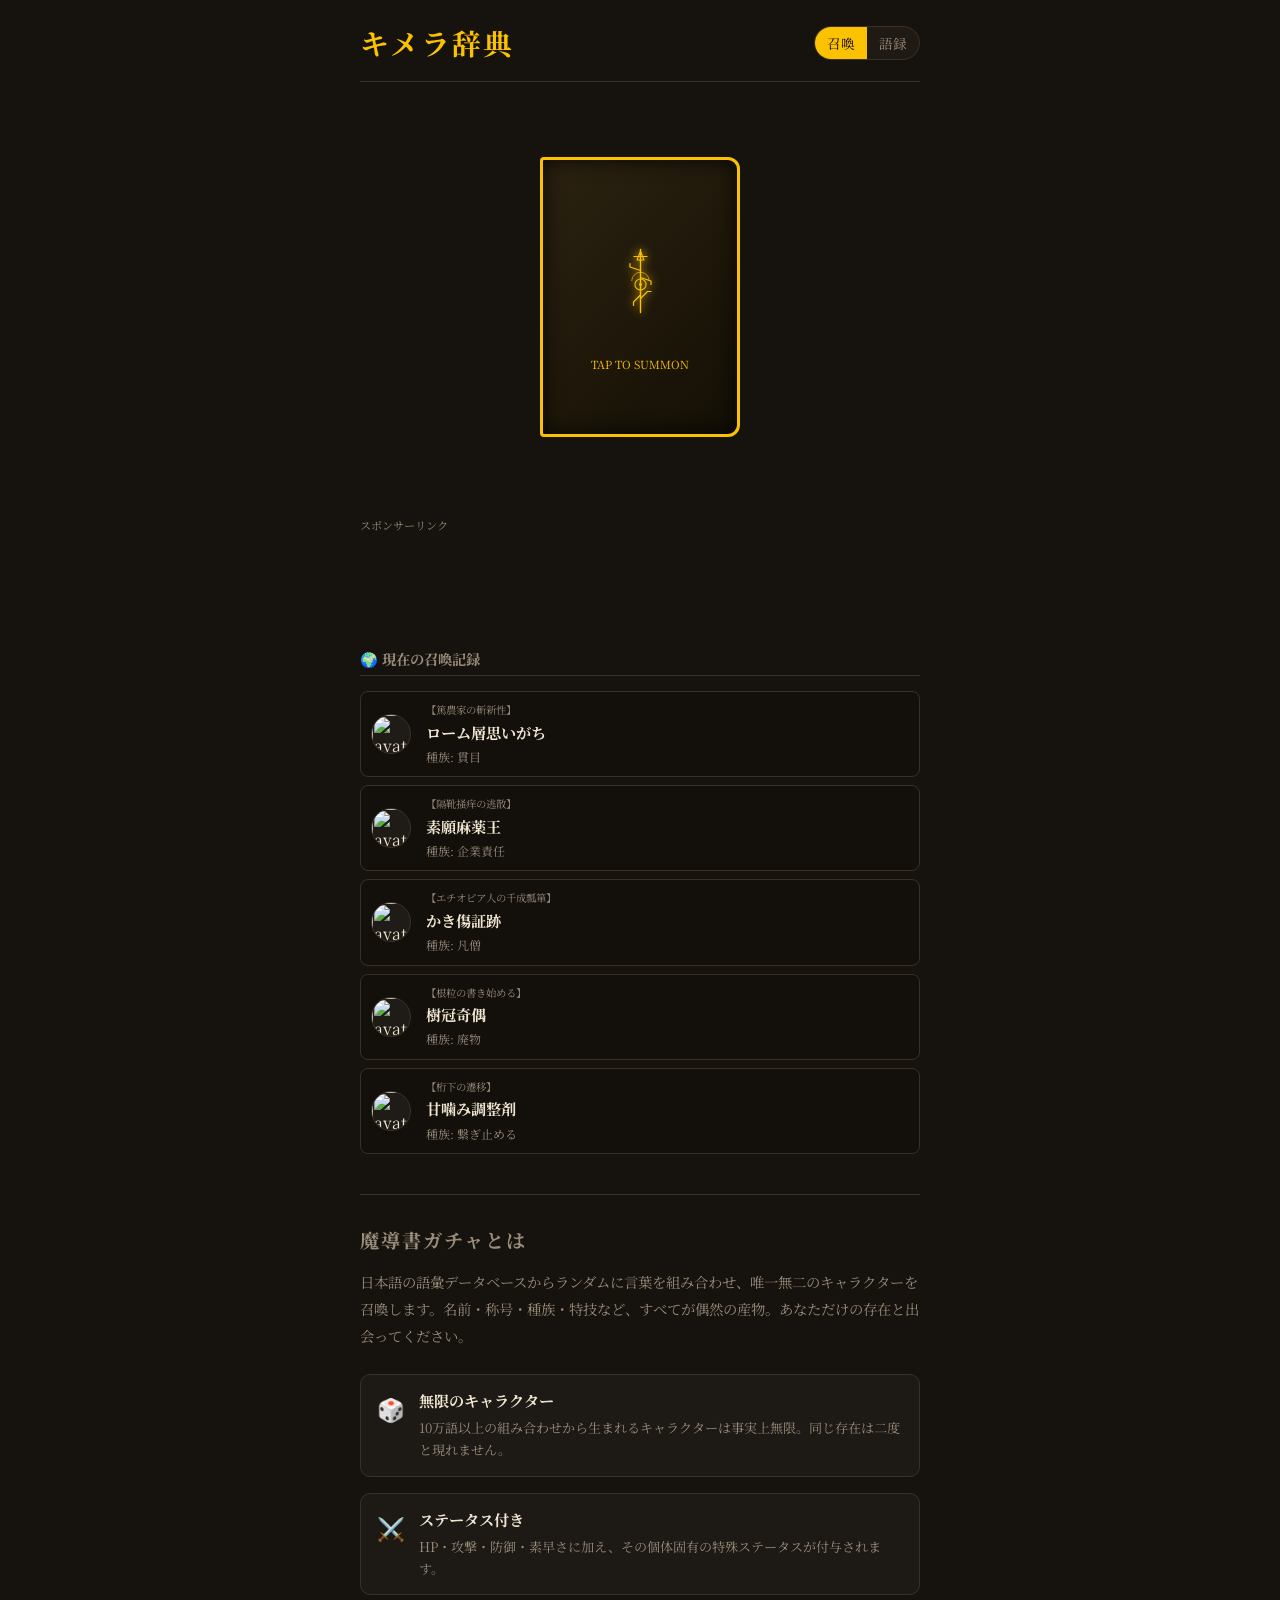
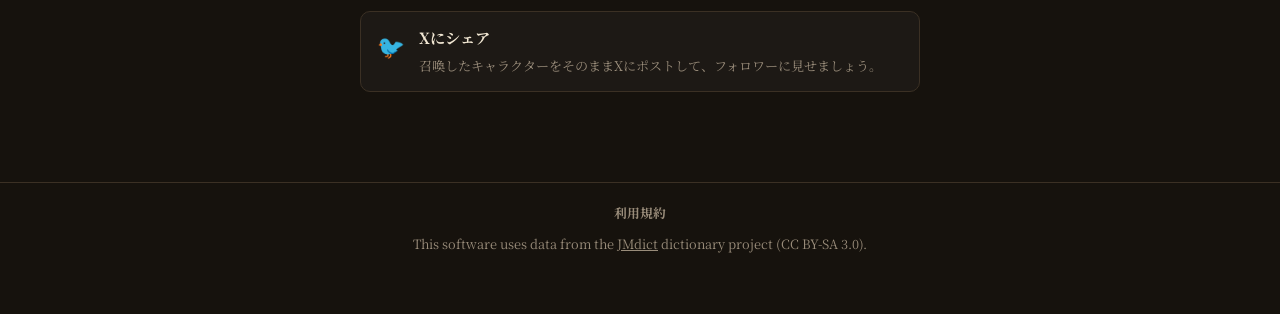
==== commit 41945fc7: "Add files via upload" ====
--- a/index.html
+++ b/index.html
@@ -39,7 +39,7 @@
                     <button id="nav-character" class="view-tab active">召喚</button>
                     <button id="nav-gacha" class="view-tab">語録</button>
                 </div>
-                <div style="display: flex; align-items: center; gap: 5px;">
+                <div id="rubi-toggle-wrapper" style="display: flex; align-items: center; gap: 5px;">
                     <span class="setting-label">ルビ（ふりがな）</span>
                     <label class="toggle-switch">
                         <input type="checkbox" id="rubi-toggle" checked>
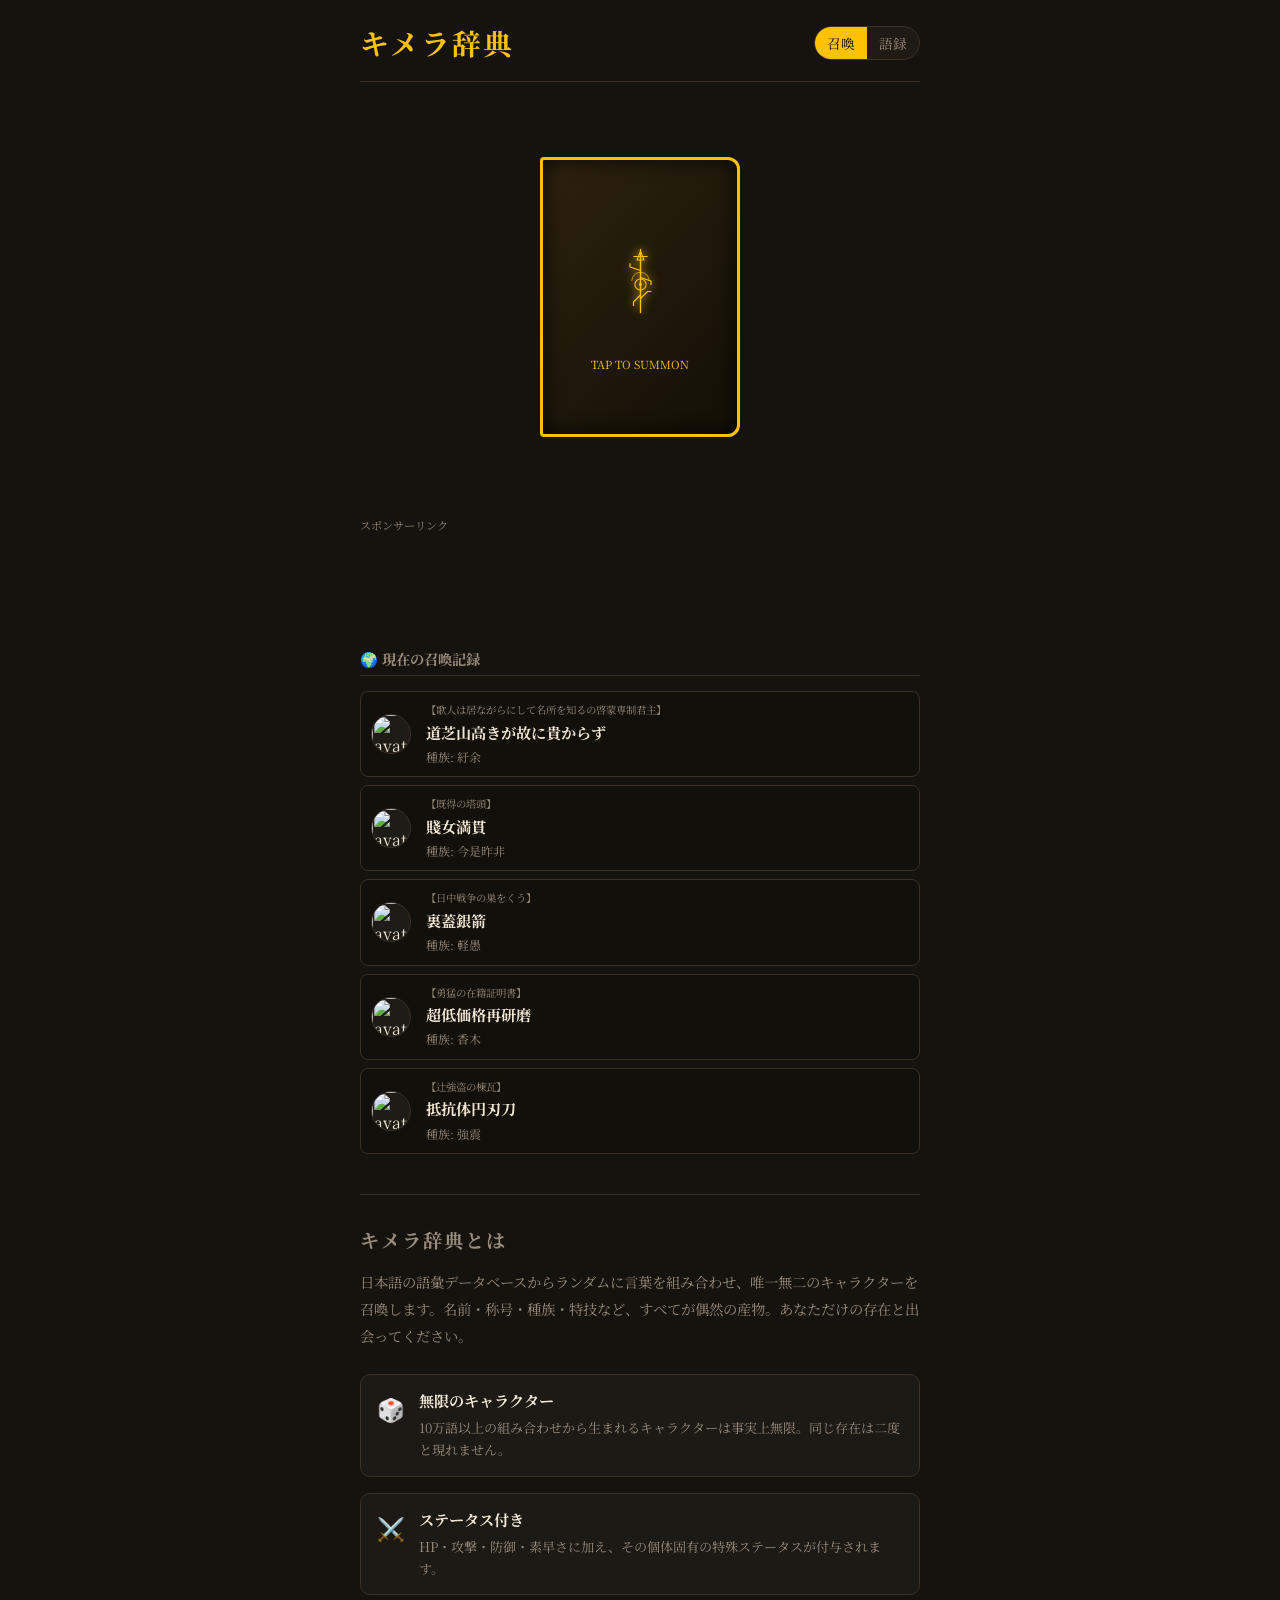
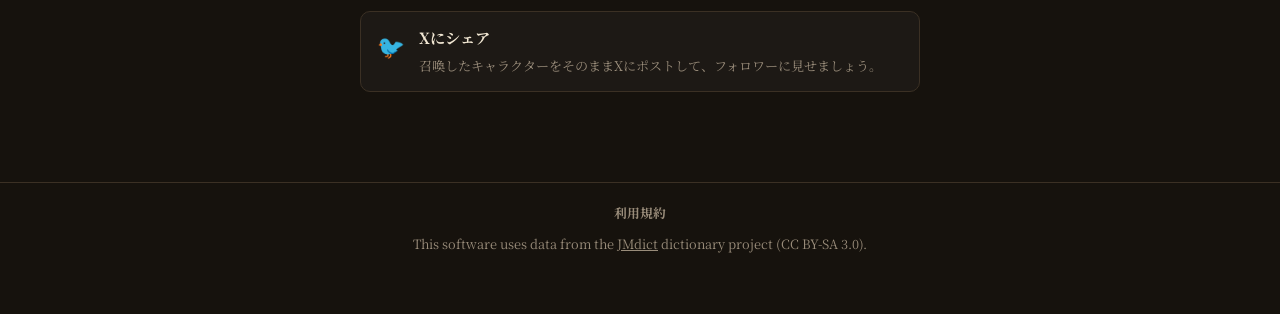
==== commit 1b9966b2: "Add files via upload" ====
--- a/index.html
+++ b/index.html
@@ -222,7 +222,7 @@
 
             <!-- 召喚モード説明コンテンツ -->
             <section class="about-section" style="margin-top: 40px;">
-                <h2 class="about-heading">魔導書ガチャとは</h2>
+                <h2 class="about-heading">キメラ辞典とは</h2>
                 <p class="about-text">日本語の語彙データベースからランダムに言葉を組み合わせ、唯一無二のキャラクターを召喚します。名前・称号・種族・特技など、すべてが偶然の産物。あなただけの存在と出会ってください。</p>
                 <div class="about-features">
                     <div class="about-feature-item">
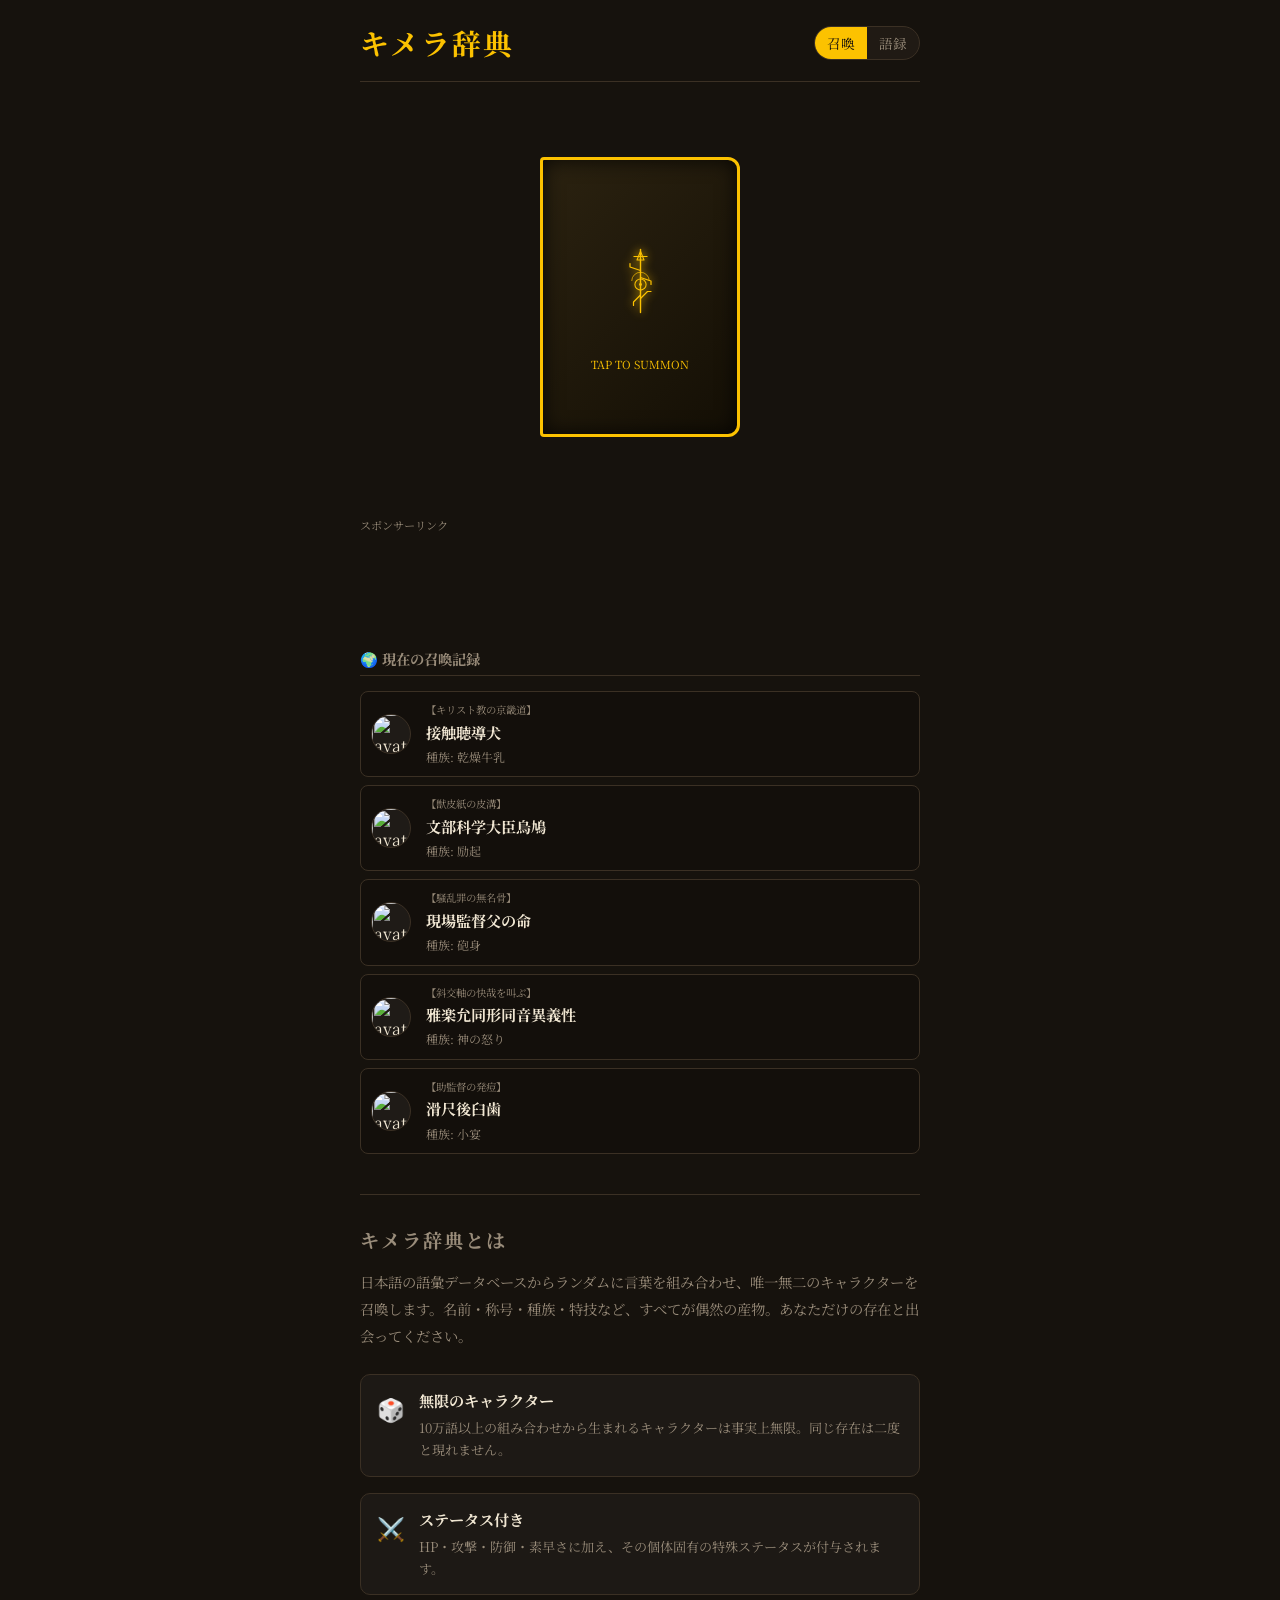
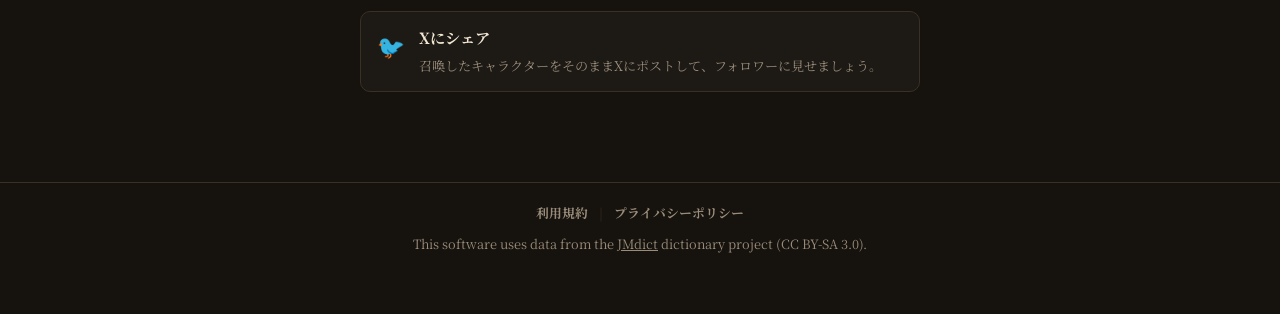
==== commit 48816776: "Add files via upload" ====
--- a/index.html
+++ b/index.html
@@ -256,6 +256,8 @@
     <footer style="text-align: center; margin-top: 40px; padding: 20px; font-size: 0.8rem; color: var(--text-secondary); border-top: 1px solid var(--border-color);">
         <p style="margin-bottom: 10px;">
             <a href="terms.html" style="color: var(--accent-color); text-decoration: none; font-weight: bold;">利用規約</a>
+            <span style="margin: 0 8px; color: var(--border-color);">|</span>
+            <a href="privacy.html" style="color: var(--accent-color); text-decoration: none; font-weight: bold;">プライバシーポリシー</a>
         </p>
         <p>This software uses data from the <a href="http://www.edrdg.org/jmdict/j_jmdict.html" target="_blank" style="color: var(--text-secondary); text-decoration: underline;">JMdict</a> dictionary project (CC BY-SA 3.0).</p>
     </footer>
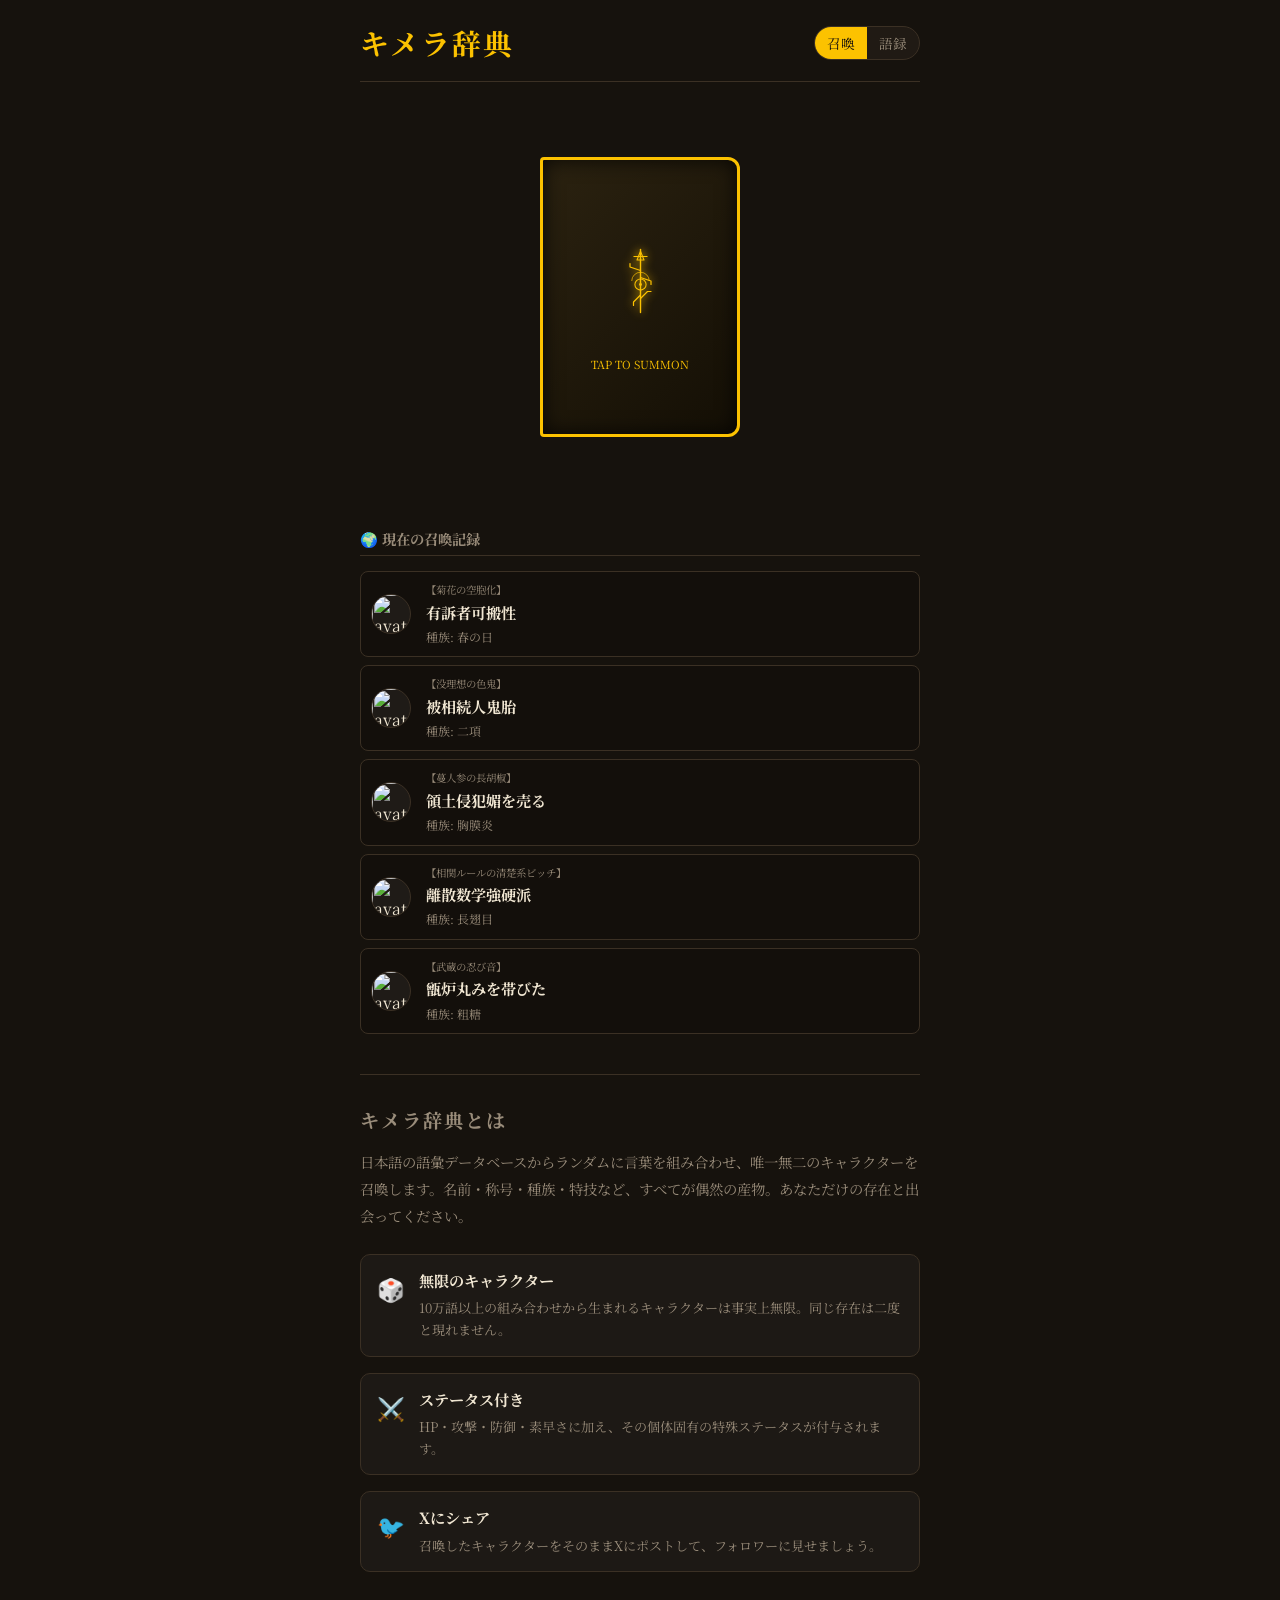
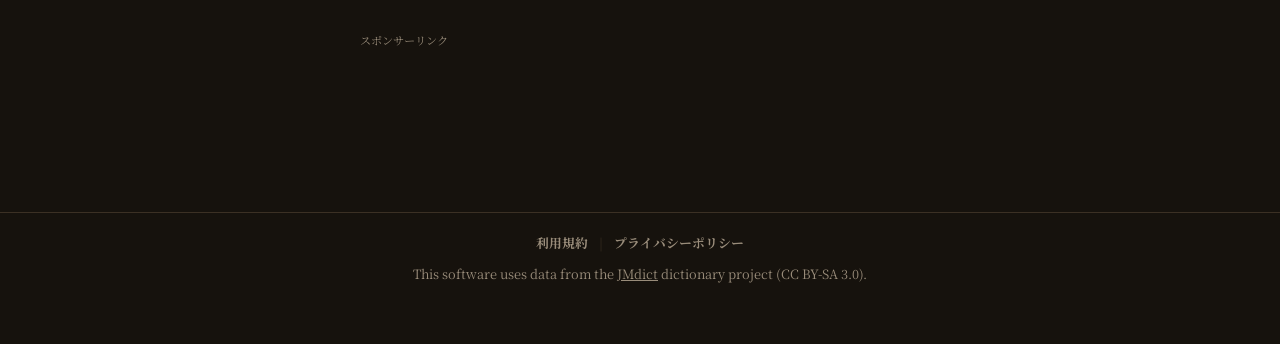
==== commit 1bc4d43a: "Add files via upload" ====
--- a/index.html
+++ b/index.html
@@ -94,17 +94,6 @@
             </button>
         </section>
 
-        <!-- 広告スペース (AdSense) -->
-        <div id="ad-space" class="ad-space">
-            <ins class="adsbygoogle"
-                 style="display:block"
-                 data-ad-client="ca-pub-4940944581895232"
-                 data-ad-slot="auto"
-                 data-ad-format="auto"
-                 data-full-width-responsive="true"></ins>
-            <script>(adsbygoogle = window.adsbygoogle || []).push({});</script>
-        </div>
-
         <!-- 履歴エリア -->
         <section class="history-section">
             <h2>履歴</h2>
@@ -141,6 +130,17 @@
                 </div>
             </div>
         </section>
+
+        <!-- 広告スペース (AdSense) ※コンテンツの後に配置 -->
+        <div id="ad-space" class="ad-space">
+            <ins class="adsbygoogle"
+                 style="display:block"
+                 data-ad-client="ca-pub-4940944581895232"
+                 data-ad-slot="auto"
+                 data-ad-format="auto"
+                 data-full-width-responsive="true"></ins>
+            <script>(adsbygoogle = window.adsbygoogle || []).push({});</script>
+        </div>
         </div> <!-- /view-gacha -->
 
         <!-- 【ビュー2】：キャラクター生成モード -->
@@ -200,18 +200,6 @@
                 </button>
             </div>
 
-            <!-- キャラ召喚モード用広告エリア -->
-            <div id="char-ad-space" class="ad-space" style="margin-top: 30px;">
-                <p style="font-size: 0.7rem; color: var(--text-secondary); margin-bottom: 5px;">スポンサーリンク</p>
-                <ins class="adsbygoogle"
-                     style="display:block"
-                     data-ad-client="ca-pub-4940944581895232"
-                     data-ad-slot="auto"
-                     data-ad-format="auto"
-                     data-full-width-responsive="true"></ins>
-                <script>(adsbygoogle = window.adsbygoogle || []).push({});</script>
-            </div>
-
             <!-- 🌍 擬似グローバル履歴エリア -->
             <div class="global-history-section" style="margin-top: 40px; width: 100%;">
                 <h3 style="font-size: 0.9rem; margin-bottom: 15px; color: var(--text-secondary); border-bottom: 1px solid var(--border-color); padding-bottom: 5px;">🌍 現在の召喚記録</h3>
@@ -248,6 +236,18 @@
                     </div>
                 </div>
             </section>
+
+            <!-- キャラ召喚モード用広告エリア ※コンテンツの後に配置 -->
+            <div id="char-ad-space" class="ad-space" style="margin-top: 30px;">
+                <p style="font-size: 0.7rem; color: var(--text-secondary); margin-bottom: 5px;">スポンサーリンク</p>
+                <ins class="adsbygoogle"
+                     style="display:block"
+                     data-ad-client="ca-pub-4940944581895232"
+                     data-ad-slot="auto"
+                     data-ad-format="auto"
+                     data-full-width-responsive="true"></ins>
+                <script>(adsbygoogle = window.adsbygoogle || []).push({});</script>
+            </div>
         </div>
 
     </div>
@@ -263,6 +263,8 @@
     </footer>
 
     <!-- データベース遅延読み込みとロジック -->
+    <script async src="https://pagead2.googlesyndication.com/pagead/js/adsbygoogle.js?client=ca-pub-4940944581895232"
+         crossorigin="anonymous"></script>
     <script src="db_custom.js"></script>
     <script src="app.js"></script>
 </body>
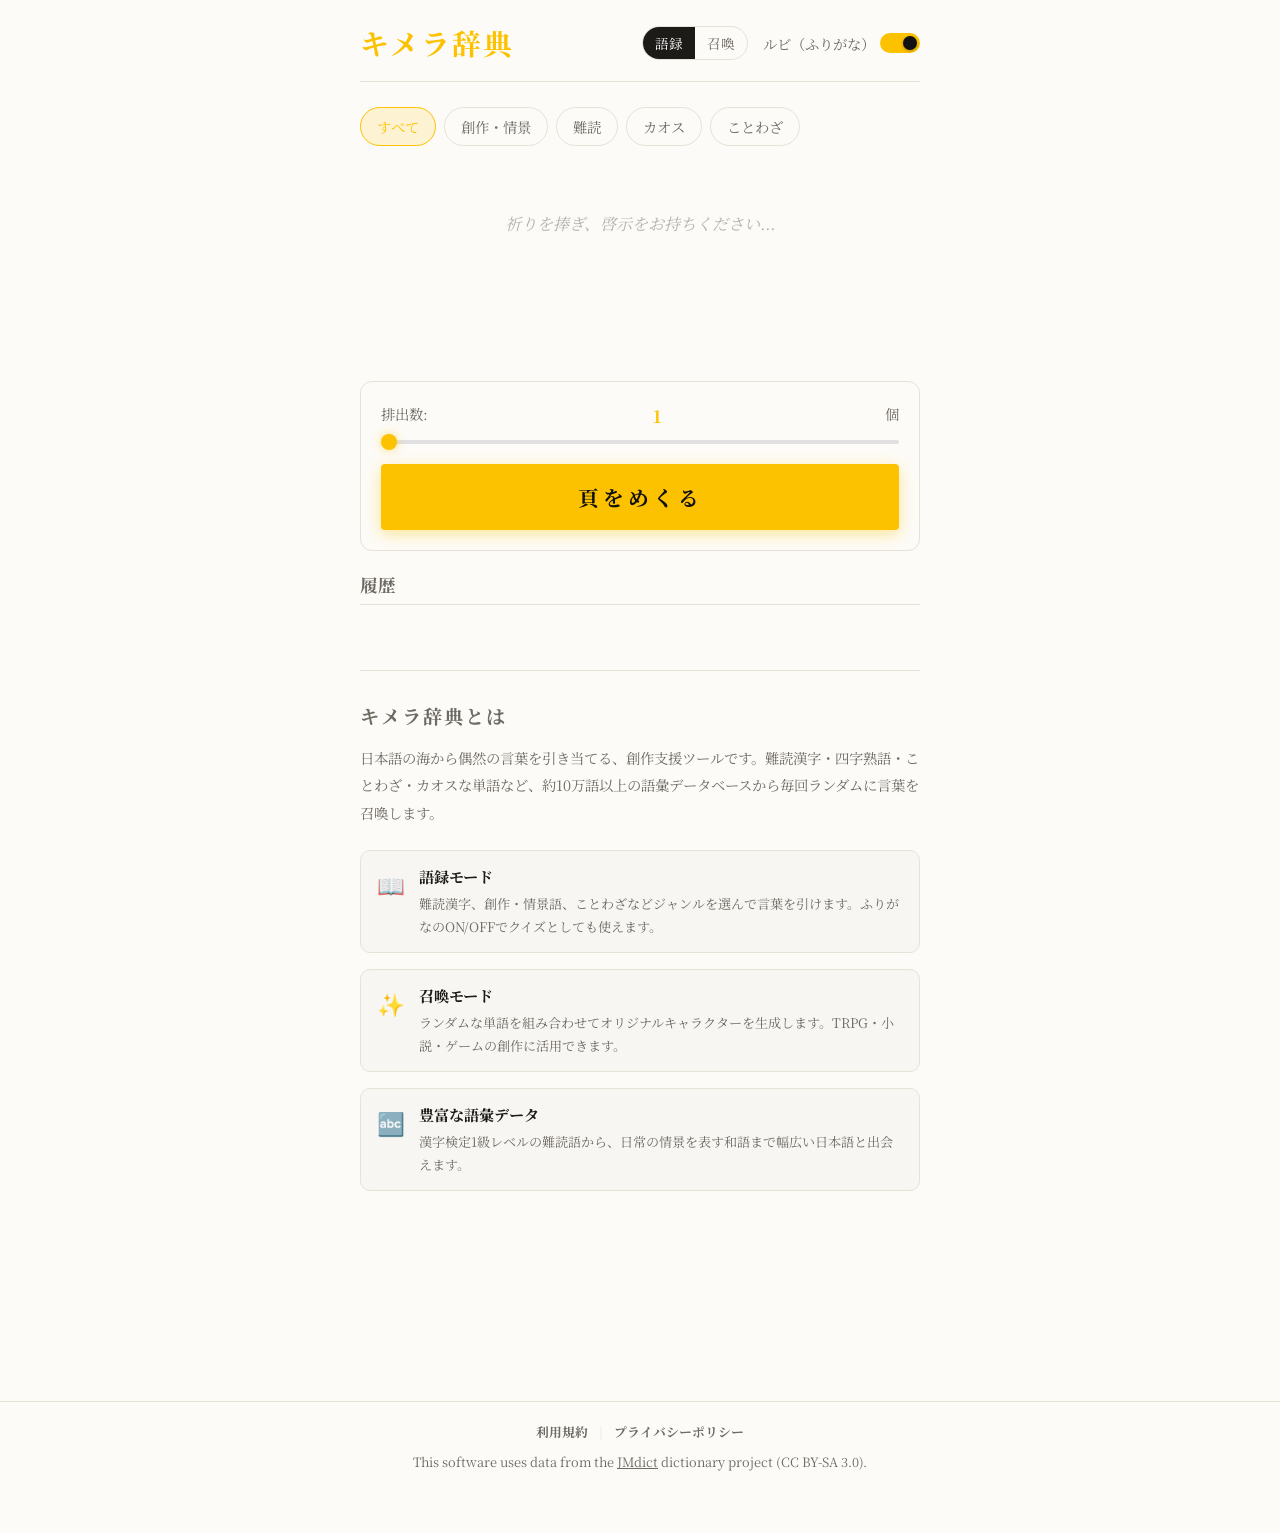
==== commit cd58242f: "Add files via upload" ====
--- a/index.html
+++ b/index.html
@@ -36,8 +36,8 @@
             <h1 class="title" id="main-title" style="cursor: pointer;">キメラ辞典</h1>
             <div class="settings" style="flex-wrap: wrap; justify-content: flex-end; gap: 15px;">
                 <div class="view-tabs">
-                    <button id="nav-character" class="view-tab active">召喚</button>
-                    <button id="nav-gacha" class="view-tab">語録</button>
+                    <button id="nav-gacha" class="view-tab active">語録</button>
+                    <button id="nav-character" class="view-tab">召喚</button>
                 </div>
                 <div id="rubi-toggle-wrapper" style="display: flex; align-items: center; gap: 5px;">
                     <span class="setting-label">ルビ（ふりがな）</span>
@@ -50,7 +50,7 @@
         </header>
 
         <!-- 【ビュー1】：語録（旧単語ガチャ） -->
-        <div id="view-gacha" class="view-section" style="display:none;">
+        <div id="view-gacha" class="view-section">
 
             <div class="tabs" id="main-tabs">
                 <button class="tab active" data-category="all">すべて</button>
@@ -144,7 +144,7 @@
         </div> <!-- /view-gacha -->
 
         <!-- 【ビュー2】：キャラクター生成モード -->
-        <div id="view-character" class="view-section">
+        <div id="view-character" class="view-section" style="display:none;">
             <div class="summon-container">
                 <div class="grimoire" id="summon-book">
                     <div class="book-cover">
